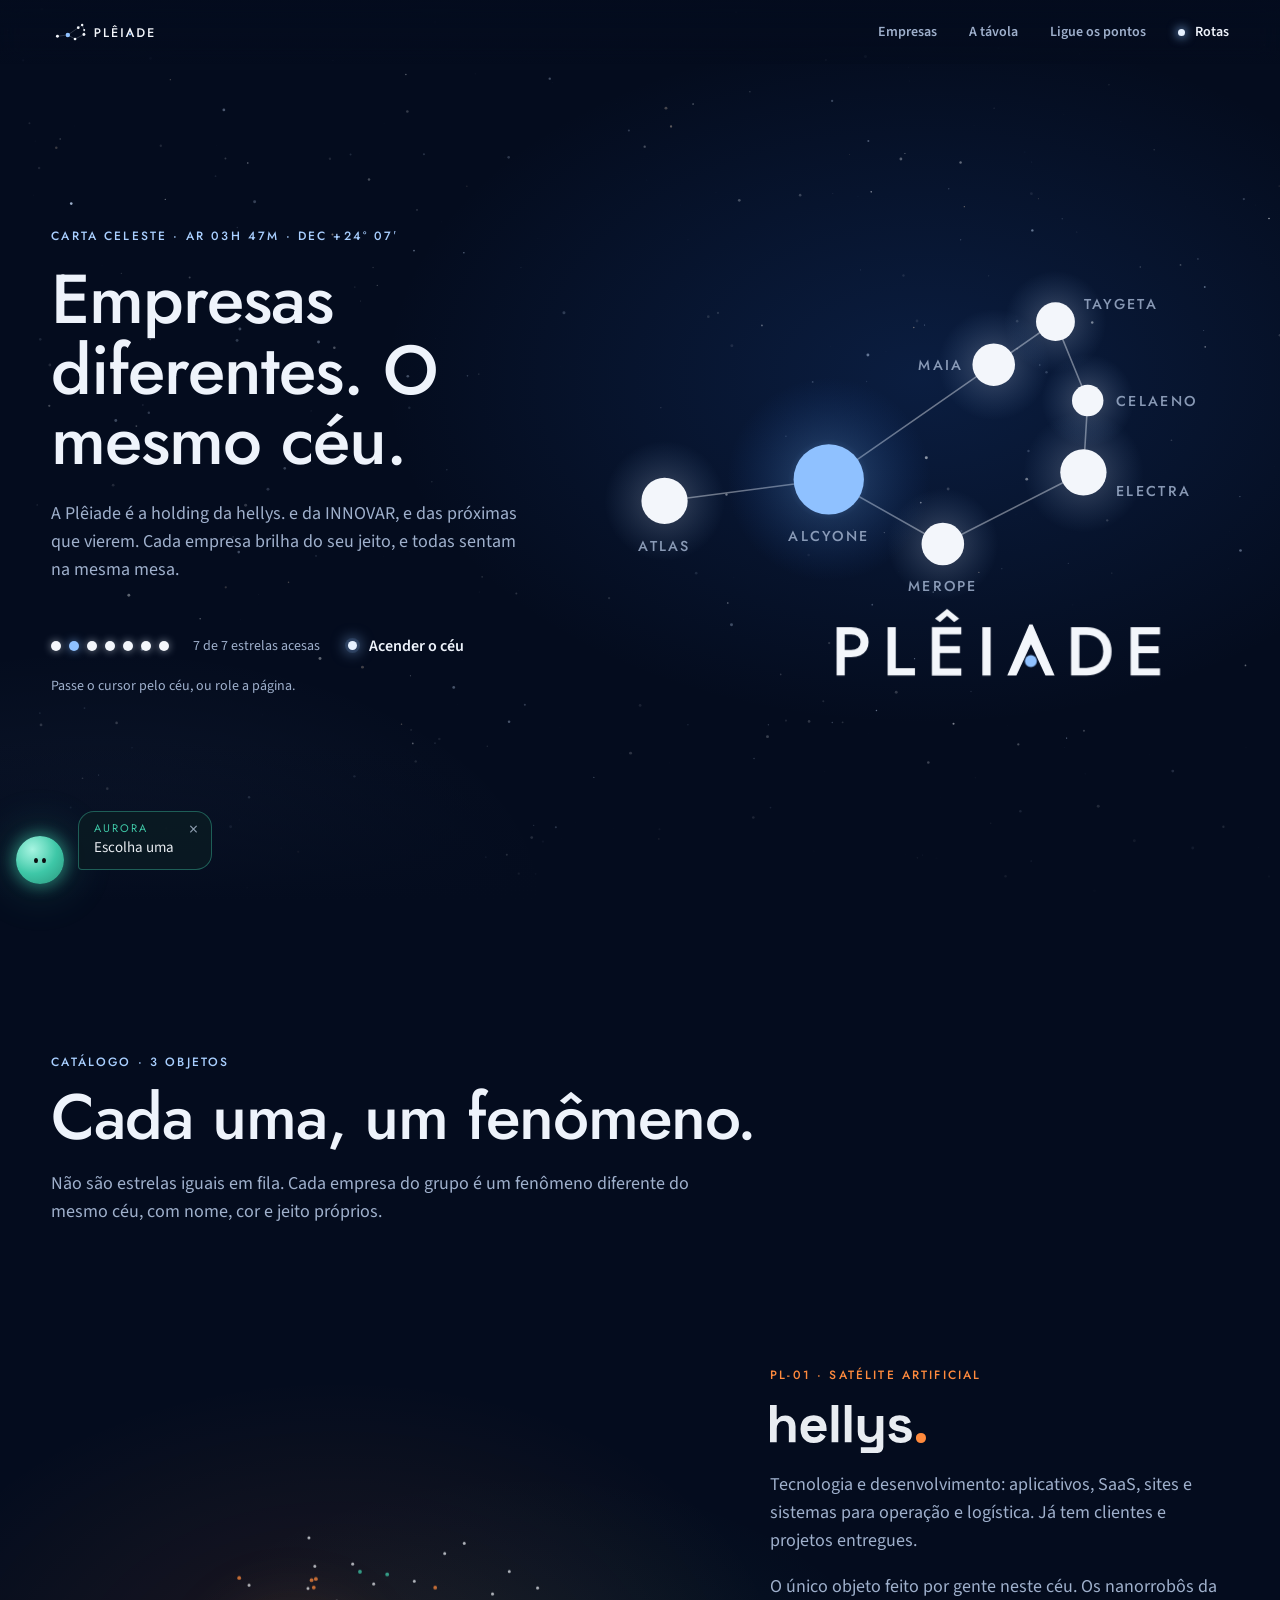
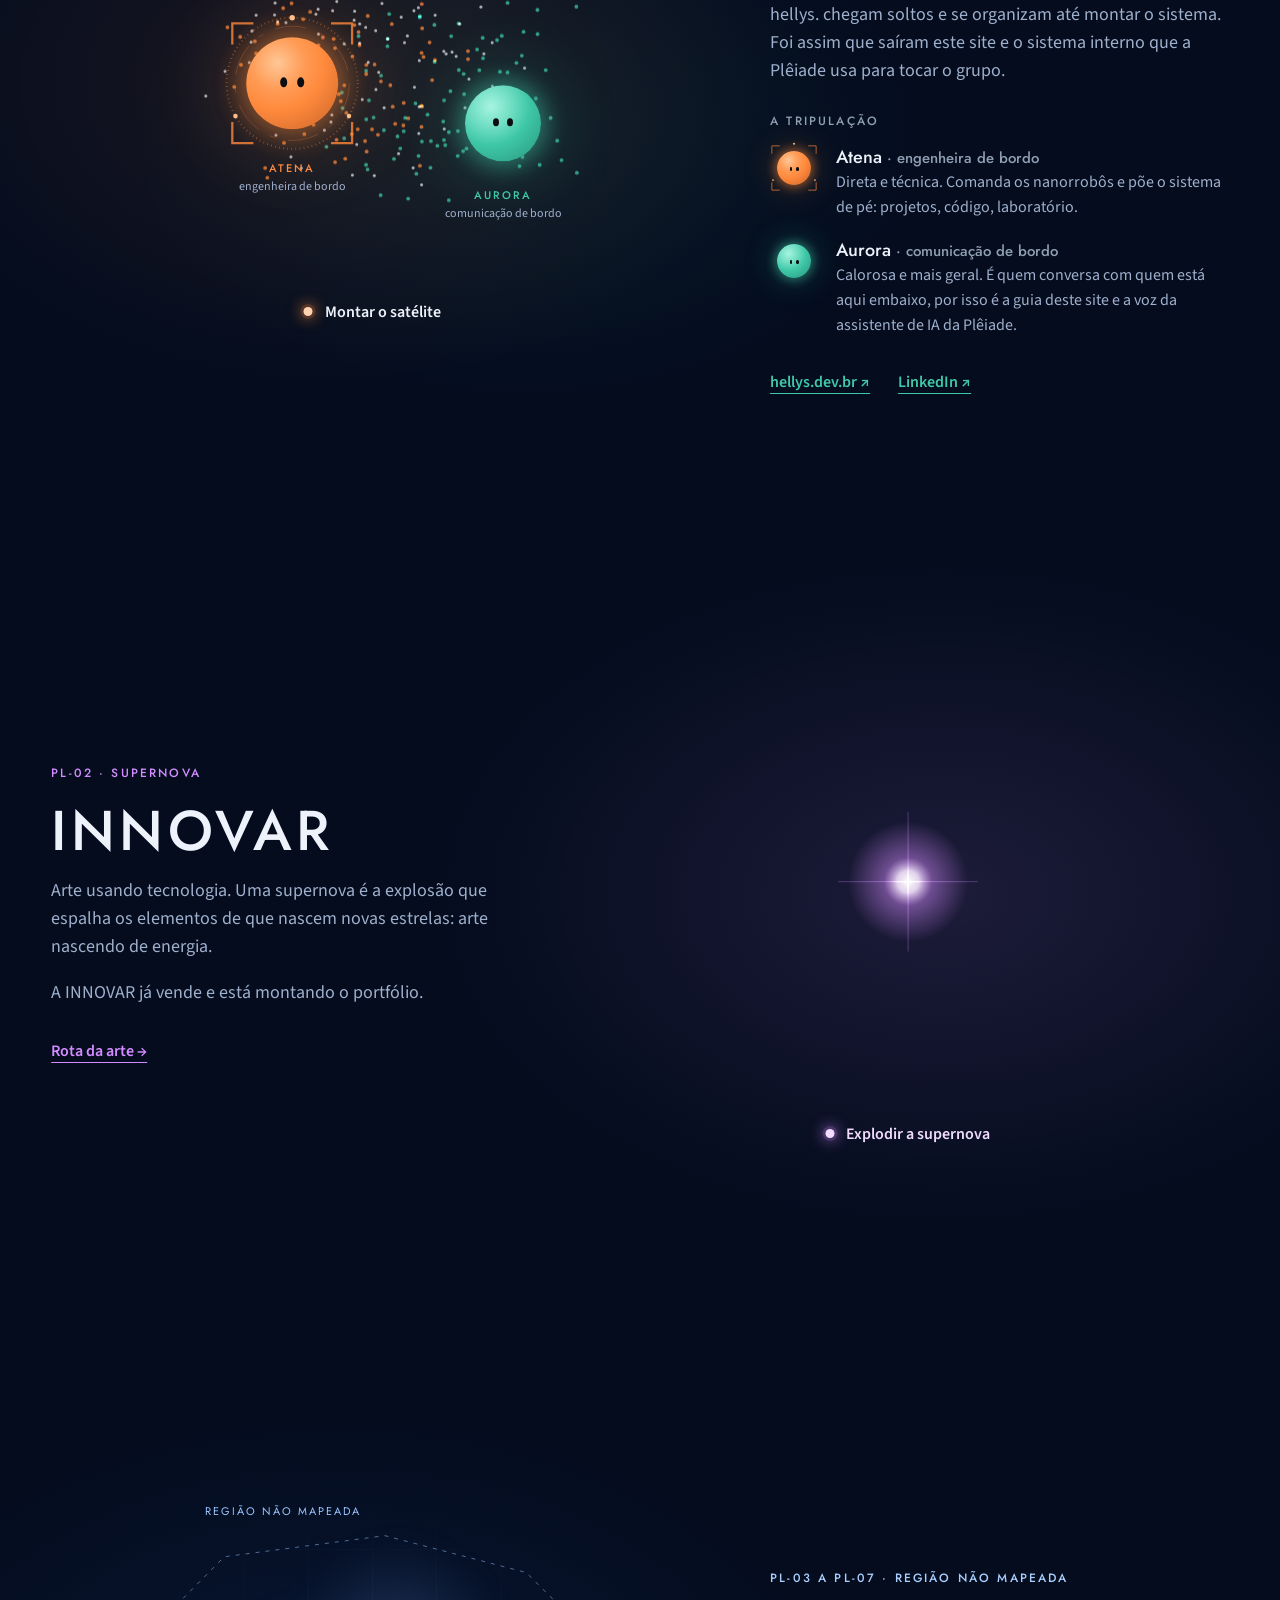
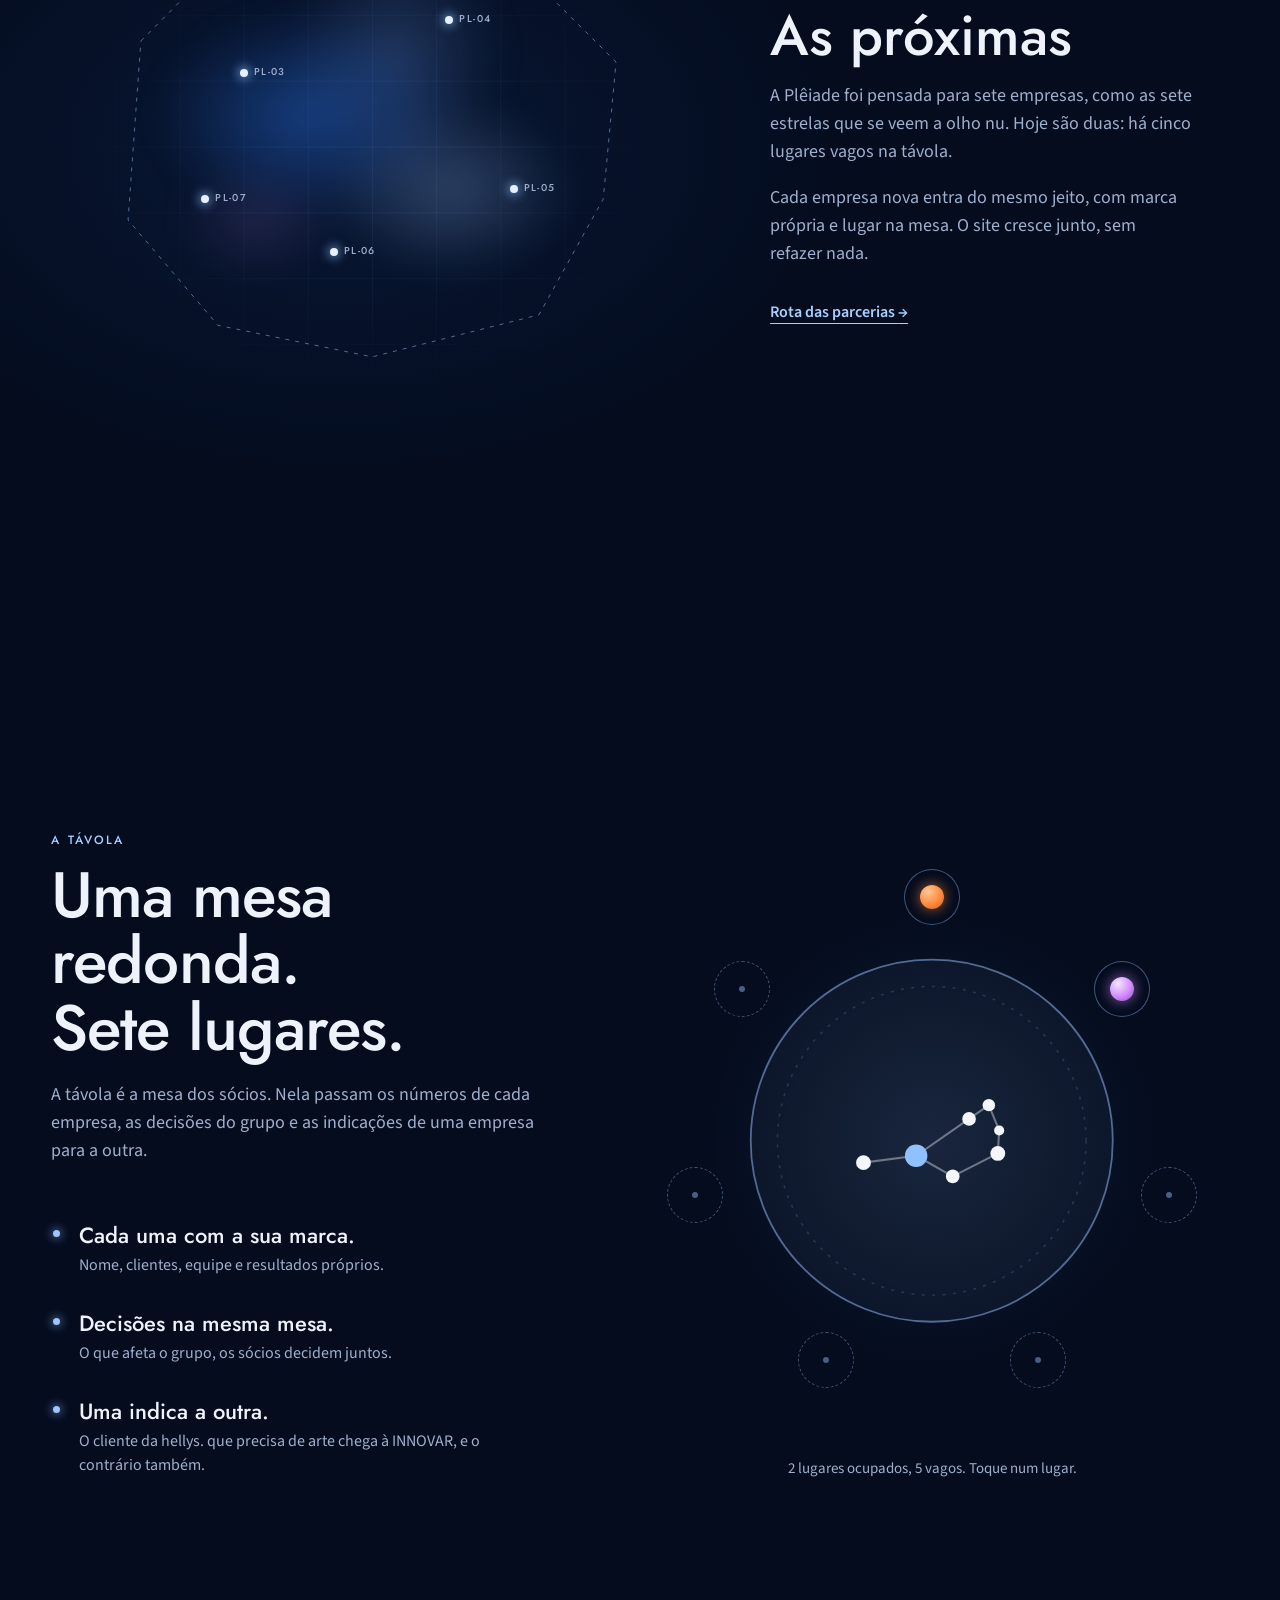
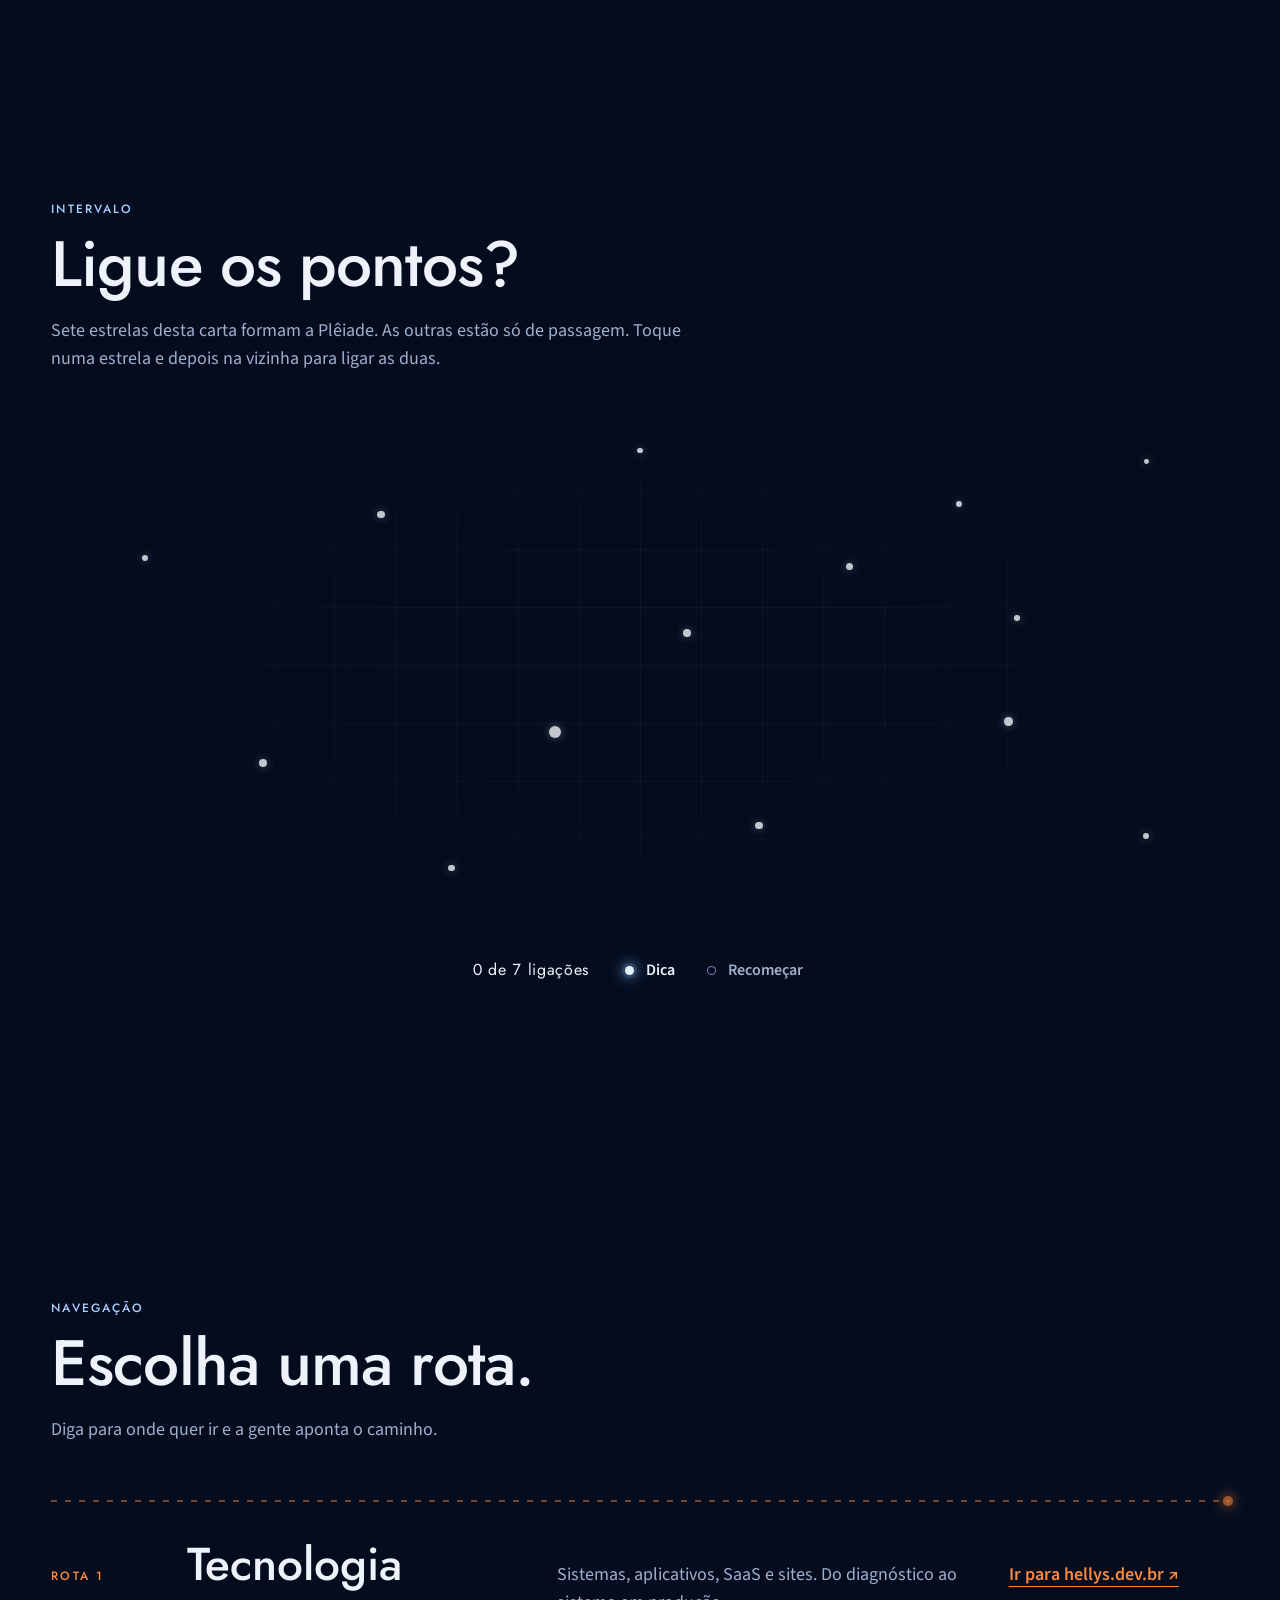
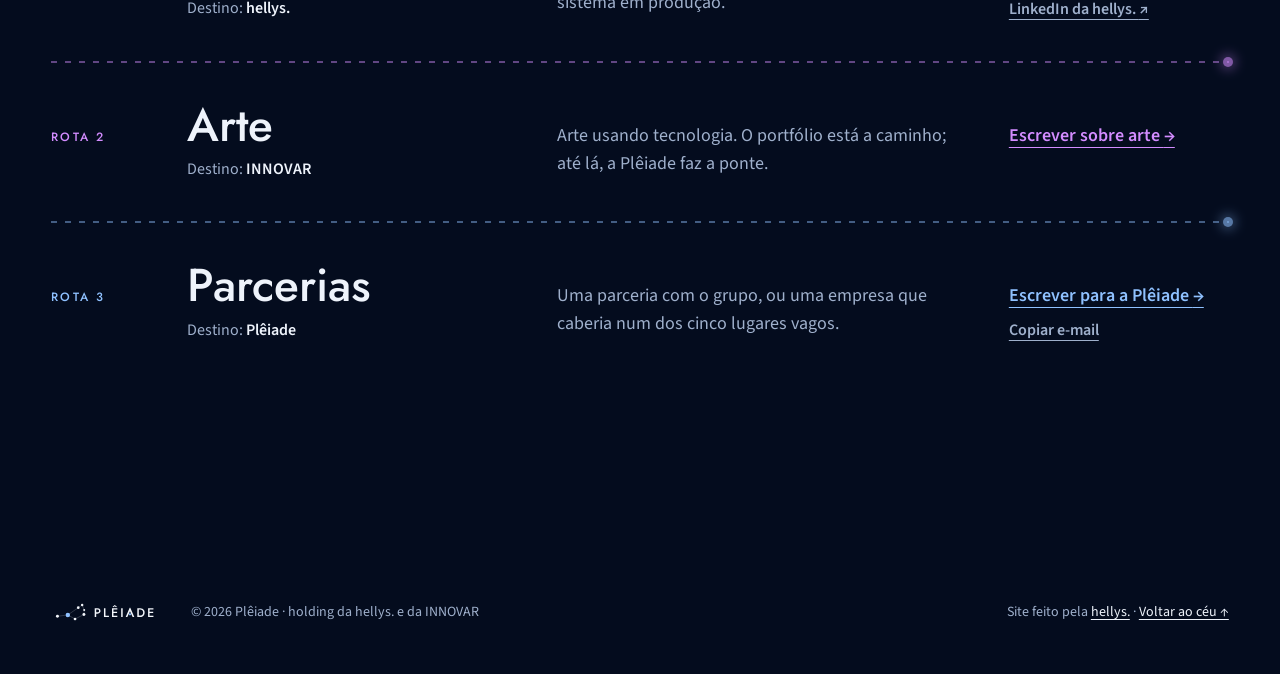
==== public/index.html @ 3663c22e "Site da Plêiade: carta celeste interativa Céu com luneta e as sete estrelas que acendem, hellys. com" ====
<!doctype html>
<html lang="pt-BR">
<head>
<meta charset="utf-8">
<meta name="viewport" content="width=device-width, initial-scale=1, viewport-fit=cover">
<title>Plêiade · holding da hellys. e da INNOVAR</title>
<meta name="description" content="A Plêiade é a holding da hellys., de tecnologia, e da INNOVAR, de arte com tecnologia. Empresas diferentes, o mesmo céu.">
<meta name="theme-color" content="#040c1e">
<meta name="color-scheme" content="dark">
<link rel="icon" href="marca/pleiade-favicon.svg" type="image/svg+xml">

<meta property="og:type" content="website">
<meta property="og:locale" content="pt_BR">
<meta property="og:site_name" content="Plêiade">
<meta property="og:url" content="https://hellys-cpu.github.io/pleiade/">
<meta property="og:title" content="Plêiade · empresas diferentes, o mesmo céu">
<meta property="og:description" content="A holding da hellys., de tecnologia, e da INNOVAR, de arte com tecnologia. Acenda o céu e conheça o grupo.">
<meta property="og:image" content="https://hellys-cpu.github.io/pleiade/og.jpg">
<meta property="og:image:width" content="1200">
<meta property="og:image:height" content="630">
<meta property="og:image:alt" content="As sete estrelas da Plêiade ligadas por fios, sobre o céu noturno.">
<meta name="twitter:card" content="summary_large_image">

<link rel="preconnect" href="https://fonts.googleapis.com">
<link rel="preconnect" href="https://fonts.gstatic.com" crossorigin>
<link rel="stylesheet" href="https://fonts.googleapis.com/css2?family=Jost:wght@400;500&family=Source+Sans+3:wght@400;600&display=swap">
<link rel="stylesheet" href="estilo.css">
<script>document.documentElement.classList.add("js");</script>
<script src="site.js" defer></script>
</head>
<body>
<a class="pular" href="#conteudo">Pular para o conteúdo</a>

<header class="topo" data-logo="oculto">
  <div class="topo-dentro">
    <a class="topo-marca" href="#inicio" aria-label="Plêiade, voltar ao céu">
      <img src="marca/pleiade-horizontal-negativo.svg" alt="" width="108" height="28">
    </a>
    <nav class="topo-nav" aria-label="Seções">
      <a href="#empresas">Empresas</a>
      <a href="#tavola">A távola</a>
      <a href="#jogo">Ligue os pontos</a>
      <a href="#rotas" class="topo-rotas">Rotas</a>
    </nav>
  </div>
</header>

<main id="conteudo">

  <!-- ============ O céu ============ -->
  <section class="ceu" id="inicio" aria-labelledby="ceu-titulo">
    <canvas class="ceu-canvas" aria-hidden="true"></canvas>

    <div class="dentro ceu-dentro">
      <div class="ceu-texto">
        <p class="coord">Carta celeste · AR 03h 47m · Dec +24° 07′</p>
        <h1 id="ceu-titulo">Empresas diferentes. O mesmo céu.</h1>
        <p class="ceu-lead">A Plêiade é a holding da hellys. e da INNOVAR, e das próximas que vierem. Cada empresa brilha do seu jeito, e todas sentam na mesma mesa.</p>

        <div class="painel-ceu">
          <ol class="contagem" aria-hidden="true">
            <li></li><li></li><li></li><li></li><li></li><li></li><li></li>
          </ol>
          <p class="contagem-texto"><span data-acesas>0</span> de 7 estrelas acesas</p>
          <button class="btn-estrela" type="button" data-acender>Acender o céu</button>
        </div>
        <p class="ceu-dica" data-dica>Passe o cursor pelo céu, ou role a página.</p>
      </div>

      <figure class="aglomerado">
        <svg class="aglomerado-svg" viewBox="-14 -9 142 76" role="img" aria-labelledby="aglomerado-desc">
          <desc id="aglomerado-desc">O símbolo da Plêiade: as sete estrelas do aglomerado nas posições reais do céu, ligadas por fios. A maior, em azul, é Alcyone.</desc>
          <defs>
            <radialGradient id="luz-gelo">
              <stop offset="0" stop-color="#f3f6fb" stop-opacity=".55"/>
              <stop offset=".35" stop-color="#cfe2ff" stop-opacity=".16"/>
              <stop offset="1" stop-color="#8fc1ff" stop-opacity="0"/>
            </radialGradient>
            <radialGradient id="luz-estelar">
              <stop offset="0" stop-color="#8fc1ff" stop-opacity=".7"/>
              <stop offset=".4" stop-color="#5a95e0" stop-opacity=".2"/>
              <stop offset="1" stop-color="#2563c9" stop-opacity="0"/>
            </radialGradient>
          </defs>

          <g class="fios">
            <line class="fio" data-de="0" data-para="1" pathLength="1" x1="6" y1="46.75" x2="41.49" y2="42.1"/>
            <line class="fio" data-de="1" data-para="2" pathLength="1" x1="41.49" y1="42.1" x2="66.14" y2="56.05"/>
            <line class="fio" data-de="2" data-para="5" pathLength="1" x1="66.14" y1="56.05" x2="96.52" y2="40.55"/>
            <line class="fio" data-de="5" data-para="6" pathLength="1" x1="96.52" y1="40.55" x2="97.45" y2="25.05"/>
            <line class="fio" data-de="6" data-para="4" pathLength="1" x1="97.45" y1="25.05" x2="90.48" y2="8"/>
            <line class="fio" data-de="4" data-para="3" pathLength="1" x1="90.48" y1="8" x2="77.14" y2="17.3"/>
            <line class="fio" data-de="3" data-para="1" pathLength="1" x1="77.14" y1="17.3" x2="41.49" y2="42.1"/>
          </g>

          <g class="estrelas">
            <g class="estrela" data-i="0">
              <circle class="luz" cx="6" cy="46.75" r="13" fill="url(#luz-gelo)"/>
              <circle class="corpo" cx="6" cy="46.75" r="5"/>
              <text class="nome" x="6" y="57.6" text-anchor="middle">Atlas</text>
            </g>
            <g class="estrela estrela--alcyone" data-i="1">
              <circle class="luz" cx="41.49" cy="42.1" r="22" fill="url(#luz-estelar)"/>
              <circle class="halo" cx="41.49" cy="42.1" r="7.6"/>
              <circle class="corpo" cx="41.49" cy="42.1" r="7.6"/>
              <text class="nome" x="41.49" y="55.4" text-anchor="middle">Alcyone</text>
            </g>
            <g class="estrela" data-i="2">
              <circle class="luz" cx="66.14" cy="56.05" r="12" fill="url(#luz-gelo)"/>
              <circle class="corpo" cx="66.14" cy="56.05" r="4.6"/>
              <text class="nome" x="66.14" y="66.2" text-anchor="middle">Merope</text>
            </g>
            <g class="estrela" data-i="3">
              <circle class="luz" cx="77.14" cy="17.3" r="12" fill="url(#luz-gelo)"/>
              <circle class="corpo" cx="77.14" cy="17.3" r="4.6"/>
              <text class="nome" x="70.6" y="18.4" text-anchor="end">Maia</text>
            </g>
            <g class="estrela" data-i="4">
              <circle class="luz" cx="90.48" cy="8" r="11" fill="url(#luz-gelo)"/>
              <circle class="corpo" cx="90.48" cy="8" r="4.2"/>
              <text class="nome" x="96.6" y="5.2" text-anchor="start">Taygeta</text>
            </g>
            <g class="estrela" data-i="5">
              <circle class="luz" cx="96.52" cy="40.55" r="13" fill="url(#luz-gelo)"/>
              <circle class="corpo" cx="96.52" cy="40.55" r="5"/>
              <text class="nome" x="103.6" y="45.6" text-anchor="start">Electra</text>
            </g>
            <g class="estrela" data-i="6">
              <circle class="luz" cx="97.45" cy="25.05" r="10" fill="url(#luz-gelo)"/>
              <circle class="corpo" cx="97.45" cy="25.05" r="3.4"/>
              <text class="nome" x="103.6" y="26.2" text-anchor="start">Celaeno</text>
            </g>
          </g>
        </svg>

        <svg class="nome-marca" viewBox="128 4 212 48" role="img" aria-label="Plêiade">
          <path class="letra" d="M133.34285714285716 19.0V49.0H138.4V37.64285714285714H142.3857142857143Q145.68571428571428 37.64285714285714 148.0857142857143 36.50714285714285Q150.4857142857143 35.371428571428574 151.8357142857143 33.27142857142857Q153.18571428571428 31.17142857142857 153.18571428571428 28.299999999999997Q153.18571428571428 25.428571428571427 151.8357142857143 23.35Q150.4857142857143 21.271428571428572 148.0857142857143 20.135714285714286Q145.68571428571428 19.0 142.3857142857143 19.0ZM138.4 33.18571428571428V23.457142857142856H142.3857142857143Q145.0 23.457142857142856 146.5857142857143 24.678571428571427Q148.17142857142858 25.9 148.17142857142858 28.299999999999997Q148.17142857142858 30.7 146.5857142857143 31.942857142857143Q145.0 33.18571428571428 142.3857142857143 33.18571428571428Z"/>
          <path class="letra" d="M164.9714285714286 19.0V49.0H181.94285714285715V44.457142857142856H170.02857142857144V19.0Z"/>
          <path class="letra" d="M192.44285714285715 19.0V49.0H210.7V44.542857142857144H197.4142857142857V35.114285714285714H209.84285714285713V30.742857142857144H197.4142857142857V23.457142857142856H210.7V19.0ZM201.87142857142857 11.971428571428568 206.28571428571428 15.871428571428574 209.37142857142857 13.642857142857146 201.87142857142857 7.642857142857146 194.37142857142857 13.642857142857146 197.5 15.871428571428574Z"/>
          <path class="letra" d="M223.7714285714286 19.0V49.0H228.91428571428574V19.0Z"/>
          <path class="letra" d="M239.20 49.00 L252.86 17.33 L254.90 17.33 L268.56 49.00 L262.89 49.00 L253.88 29.56 L244.87 49.00 Z"/>
          <path class="letra" d="M278.84285714285716 19.0V49.0H288.5285714285714Q293.1142857142857 49.0 296.5857142857143 47.135714285714286Q300.0571428571429 45.27142857142857 302.00714285714287 41.90714285714286Q303.95714285714286 38.542857142857144 303.95714285714286 34.0Q303.95714285714286 29.457142857142856 302.00714285714287 26.09285714285714Q300.0571428571429 22.728571428571428 296.5857142857143 20.864285714285714Q293.1142857142857 19.0 288.5285714285714 19.0ZM284.0285714285714 44.24285714285714V23.757142857142856H288.4Q290.62857142857143 23.757142857142856 292.51428571428573 24.4Q294.4 25.04285714285714 295.79285714285714 26.32857142857143Q297.1857142857143 27.614285714285714 297.97857142857146 29.542857142857144Q298.7714285714286 31.47142857142857 298.7714285714286 34.0Q298.7714285714286 36.528571428571425 297.97857142857146 38.457142857142856Q297.1857142857143 40.385714285714286 295.79285714285714 41.65Q294.4 42.91428571428571 292.51428571428573 43.57857142857142Q290.62857142857143 44.24285714285714 288.4 44.24285714285714Z"/>
          <path class="letra" d="M315.74285714285713 19.0V49.0H334.0V44.542857142857144H320.71428571428567V35.114285714285714H333.1428571428571V30.742857142857144H320.71428571428567V23.457142857142856H334.0V19.0Z"/>
          <circle class="estrela-lambda" cx="253.88" cy="40" r="3.7"/>
        </svg>
      </figure>
    </div>
  </section>

  <!-- ============ Empresas ============ -->
  <section class="secao" id="empresas" aria-labelledby="empresas-titulo">
    <div class="dentro">
      <header class="cabeca revelar">
        <p class="coord">Catálogo · 3 objetos</p>
        <h2 id="empresas-titulo">Cada uma, um fenômeno.</h2>
        <p class="cabeca-texto">Não são estrelas iguais em fila. Cada empresa do grupo é um fenômeno diferente do mesmo céu, com nome, cor e jeito próprios.</p>
      </header>

      <!-- hellys. -->
      <article class="fenomeno fenomeno--hellys revelar" aria-labelledby="hellys-titulo">
        <div class="fenomeno-visual">
          <div class="satelite" data-satelite>
            <p class="vh">Um enxame de pontinhos, os nanorrobôs da hellys., zumbe em volta da tripulação: a Atena, engenheira de bordo, esfera laranja, e a Aurora, comunicação de bordo, esfera verde. Ao montar, eles se organizam e formam um satélite: a Atena constrói o painel laranja, a Aurora o verde.</p>
            <canvas class="satelite-canvas" aria-hidden="true"></canvas>
            <button class="tripulante sat-atena" type="button" aria-label="Atena, engenheira de bordo">
              <span class="aro-atena" aria-hidden="true"><svg viewBox="0 0 100 100"><circle class="aro-escala" cx="50" cy="50" r="46"/><circle class="aro-arcos" cx="50" cy="50" r="40"/><path class="aro-mira" d="M8 22V8h14M78 8h14v14M92 78v14H78M22 92H8V78"/><g class="aro-robos"><circle cx="50" cy="4" r="1.9"/><circle cx="89.8" cy="73" r="1.6"/><circle cx="10.2" cy="73" r="1.6"/></g></svg></span>
              <span class="personagem personagem--atena"></span>
              <span class="tripulante-nome" aria-hidden="true">Atena<small>engenheira de bordo</small></span>
            </button>
            <button class="tripulante sat-aurora" type="button" aria-label="Aurora, comunicação de bordo">
              <span class="ondas" aria-hidden="true"><i></i><i></i><i></i></span>
              <span class="personagem personagem--aurora"></span>
              <span class="tripulante-nome" aria-hidden="true">Aurora<small>comunicação de bordo</small></span>
            </button>
            <button class="btn-estrela btn-estrela--hellys satelite-botao" type="button" data-montar>Montar o satélite</button>
          </div>
        </div>
        <div class="fenomeno-texto">
          <p class="catalogo">PL-01 · Satélite artificial</p>
          <h3 id="hellys-titulo" class="fenomeno-marca">
            <img src="marca/hellys-logotipo-cor-fundo-escuro.svg" alt="hellys." width="117" height="36">
          </h3>
          <p class="fenomeno-lead">Tecnologia e desenvolvimento: aplicativos, SaaS, sites e sistemas para operação e logística. Já tem clientes e projetos entregues.</p>
          <p>O único objeto feito por gente neste céu. Os nanorrobôs da hellys. chegam soltos e se organizam até montar o sistema. Foi assim que saíram este site e o sistema interno que a Plêiade usa para tocar o grupo.</p>

          <p class="tripulacao-titulo">A tripulação</p>
          <ul class="tripulacao">
            <li class="tripulacao-item">
              <span class="mini" aria-hidden="true"><span class="aro-atena" aria-hidden="true"><svg viewBox="0 0 100 100"><circle class="aro-escala" cx="50" cy="50" r="46"/><circle class="aro-arcos" cx="50" cy="50" r="40"/><path class="aro-mira" d="M8 22V8h14M78 8h14v14M92 78v14H78M22 92H8V78"/><g class="aro-robos"><circle cx="50" cy="4" r="1.9"/><circle cx="89.8" cy="73" r="1.6"/><circle cx="10.2" cy="73" r="1.6"/></g></svg></span><span class="personagem personagem--atena"></span></span>
              <p><strong>Atena <span>· engenheira de bordo</span></strong> Direta e técnica. Comanda os nanorrobôs e põe o sistema de pé: projetos, código, laboratório.</p>
            </li>
            <li class="tripulacao-item">
              <span class="mini" aria-hidden="true"><span class="ondas" aria-hidden="true"><i></i><i></i><i></i></span><span class="personagem personagem--aurora"></span></span>
              <p><strong>Aurora <span>· comunicação de bordo</span></strong> Calorosa e mais geral. É quem conversa com quem está aqui embaixo, por isso é a guia deste site e a voz da assistente de IA da Plêiade.</p>
            </li>
          </ul>
          <ul class="fenomeno-links">
            <li><a href="https://hellys.dev.br" target="_blank" rel="noopener">hellys.dev.br <span aria-hidden="true">↗</span><span class="vh"> (abre em nova aba)</span></a></li>
            <li><a href="https://www.linkedin.com/company/hellysdev" target="_blank" rel="noopener">LinkedIn <span aria-hidden="true">↗</span><span class="vh"> (abre em nova aba)</span></a></li>
          </ul>
        </div>
      </article>

      <!-- INNOVAR -->
      <article class="fenomeno fenomeno--innovar revelar" aria-labelledby="innovar-titulo">
        <div class="fenomeno-visual">
          <div class="supernova" data-supernova>
            <canvas class="supernova-canvas" aria-hidden="true"></canvas>
            <button class="btn-estrela btn-estrela--innovar supernova-botao" type="button" data-explodir>Explodir a supernova</button>
          </div>
        </div>
        <div class="fenomeno-texto">
          <p class="catalogo">PL-02 · Supernova</p>
          <h3 id="innovar-titulo" class="fenomeno-marca fenomeno-marca--texto">INNOVAR</h3>
          <p class="fenomeno-lead">Arte usando tecnologia. Uma supernova é a explosão que espalha os elementos de que nascem novas estrelas: arte nascendo de energia.</p>
          <p>A INNOVAR já vende e está montando o portfólio.</p>
          <ul class="fenomeno-links">
            <li><a href="#rotas">Rota da arte <span aria-hidden="true">→</span></a></li>
          </ul>
        </div>
      </article>

      <!-- As próximas -->
      <article class="fenomeno fenomeno--nebulosa revelar" aria-labelledby="proximas-titulo">
        <div class="fenomeno-visual">
          <div class="nebulosa" aria-hidden="true">
            <div class="nebulosa-nuvem"></div>
            <svg class="nebulosa-limite" viewBox="0 0 100 100" preserveAspectRatio="none">
              <path d="M14 30 L27 14 L52 10 L74 17 L88 34 L86 60 L76 82 L50 90 L26 84 L12 64 Z"/>
            </svg>
            <span class="nebulosa-aviso">Região não mapeada</span>
            <span class="protoestrela" style="--x:30%;--y:36%;--d:0s"><b>PL-03</b></span>
            <span class="protoestrela" style="--x:62%;--y:26%;--d:.8s"><b>PL-04</b></span>
            <span class="protoestrela" style="--x:72%;--y:58%;--d:1.6s"><b>PL-05</b></span>
            <span class="protoestrela" style="--x:44%;--y:70%;--d:2.4s"><b>PL-06</b></span>
            <span class="protoestrela" style="--x:24%;--y:60%;--d:3.2s"><b>PL-07</b></span>
          </div>
        </div>
        <div class="fenomeno-texto">
          <p class="catalogo">PL-03 a PL-07 · Região não mapeada</p>
          <h3 id="proximas-titulo" class="fenomeno-titulo">As próximas</h3>
          <p class="fenomeno-lead">A Plêiade foi pensada para sete empresas, como as sete estrelas que se veem a olho nu. Hoje são duas: há cinco lugares vagos na távola.</p>
          <p>Cada empresa nova entra do mesmo jeito, com marca própria e lugar na mesa. O site cresce junto, sem refazer nada.</p>
          <ul class="fenomeno-links">
            <li><a href="#rotas">Rota das parcerias <span aria-hidden="true">→</span></a></li>
          </ul>
        </div>
      </article>
    </div>
  </section>

  <!-- ============ A távola ============ -->
  <section class="secao secao--tavola" id="tavola" aria-labelledby="tavola-titulo">
    <div class="dentro tavola-grade">
      <div class="tavola-texto revelar">
        <p class="coord">A távola</p>
        <h2 id="tavola-titulo">Uma mesa redonda. Sete lugares.</h2>
        <p class="cabeca-texto">A távola é a mesa dos sócios. Nela passam os números de cada empresa, as decisões do grupo e as indicações de uma empresa para a outra.</p>

        <ol class="principios">
          <li><h3>Cada uma com a sua marca.</h3><p>Nome, clientes, equipe e resultados próprios.</p></li>
          <li><h3>Decisões na mesma mesa.</h3><p>O que afeta o grupo, os sócios decidem juntos.</p></li>
          <li><h3>Uma indica a outra.</h3><p>O cliente da hellys. que precisa de arte chega à INNOVAR, e o contrário também.</p></li>
        </ol>
      </div>

      <div class="tavola revelar">
        <div class="mesa">
          <svg class="mesa-desenho" viewBox="0 0 400 400" aria-hidden="true">
            <circle class="mesa-borda" cx="200" cy="200" r="122"/>
            <circle class="mesa-anel" cx="200" cy="200" r="104"/>
            <g class="mesa-simbolo" transform="translate(142 142)">
              <path class="mesa-fios" d="M12.00 72.75 L47.49 68.10 L72.14 82.05 L102.52 66.55 L103.45 51.05 L96.48 34.00 L83.14 43.30 L47.49 68.10"/>
              <circle cx="12" cy="72.75" r="5"/>
              <circle class="mesa-alcyone" cx="47.49" cy="68.1" r="7.6"/>
              <circle cx="72.14" cy="82.05" r="4.6"/>
              <circle cx="83.14" cy="43.3" r="4.6"/>
              <circle cx="96.48" cy="34" r="4.2"/>
              <circle cx="102.52" cy="66.55" r="5"/>
              <circle cx="103.45" cy="51.05" r="3.4"/>
            </g>
          </svg>
          <button class="lugar lugar--hellys" type="button" style="--x:50%;--y:9%" data-lugar="Lugar 1 · hellys. · tecnologia e desenvolvimento" aria-label="Lugar 1: hellys."><span></span></button>
          <button class="lugar lugar--innovar" type="button" style="--x:82.05%;--y:24.44%" data-lugar="Lugar 2 · INNOVAR · arte usando tecnologia" aria-label="Lugar 2: INNOVAR"><span></span></button>
          <button class="lugar lugar--vago" type="button" style="--x:89.97%;--y:59.12%" data-lugar="Lugar 3 · vago · a cadeira está guardada" aria-label="Lugar 3: vago"><span></span></button>
          <button class="lugar lugar--vago" type="button" style="--x:67.79%;--y:86.94%" data-lugar="Lugar 4 · vago · ainda sem nome" aria-label="Lugar 4: vago"><span></span></button>
          <button class="lugar lugar--vago" type="button" style="--x:32.21%;--y:86.94%" data-lugar="Lugar 5 · vago · região não mapeada" aria-label="Lugar 5: vago"><span></span></button>
          <button class="lugar lugar--vago" type="button" style="--x:10.03%;--y:59.12%" data-lugar="Lugar 6 · vago · pode ser uma parceria" aria-label="Lugar 6: vago"><span></span></button>
          <button class="lugar lugar--vago" type="button" style="--x:17.95%;--y:24.44%" data-lugar="Lugar 7 · vago · o último a olho nu" aria-label="Lugar 7: vago"><span></span></button>
        </div>
        <p class="mesa-legenda" aria-live="polite" data-legenda>2 lugares ocupados, 5 vagos. Toque num lugar.</p>
      </div>
    </div>
  </section>

  <!-- ============ Ligue os pontos ============ -->
  <section class="secao" id="jogo" aria-labelledby="jogo-titulo">
    <div class="dentro">
      <header class="cabeca revelar">
        <p class="coord">Intervalo</p>
        <h2 id="jogo-titulo">Ligue os pontos?</h2>
        <p class="cabeca-texto">Sete estrelas desta carta formam a Plêiade. As outras estão só de passagem. Toque numa estrela e depois na vizinha para ligar as duas.</p>
      </header>

      <div class="jogo revelar" data-jogo>
        <div class="tabuleiro">
          <svg class="tabuleiro-fios" viewBox="0 0 100 100" preserveAspectRatio="none" aria-hidden="true">
            <g class="tabuleiro-dica"></g>
            <g class="tabuleiro-ligados"></g>
          </svg>
          <div class="tabuleiro-estrelas"></div>
        </div>
        <div class="jogo-barra">
          <p class="jogo-placar"><span data-ligacoes>0</span> de 7 ligações</p>
          <p class="jogo-msg" aria-live="polite" data-jogo-msg></p>
          <div class="jogo-botoes">
            <button class="btn-estrela" type="button" data-dica-jogo>Dica</button>
            <button class="btn-estrela btn-estrela--apagada" type="button" data-recomecar>Recomeçar</button>
          </div>
        </div>
      </div>
    </div>
  </section>

  <!-- ============ Rotas ============ -->
  <section class="secao secao--rotas" id="rotas" aria-labelledby="rotas-titulo">
    <div class="dentro">
      <header class="cabeca revelar">
        <p class="coord">Navegação</p>
        <h2 id="rotas-titulo">Escolha uma rota.</h2>
        <p class="cabeca-texto">Diga para onde quer ir e a gente aponta o caminho.</p>
      </header>

      <ol class="rotas">
        <li class="rota rota--hellys revelar">
          <p class="rota-num">Rota 1</p>
          <div class="rota-nome">
            <h3>Tecnologia</h3>
            <p class="rota-destino">Destino: <strong>hellys.</strong></p>
          </div>
          <p class="rota-desc">Sistemas, aplicativos, SaaS e sites. Do diagnóstico ao sistema em produção.</p>
          <div class="rota-acoes">
            <a class="rota-ir" href="https://hellys.dev.br" target="_blank" rel="noopener">Ir para hellys.dev.br <span aria-hidden="true">↗</span><span class="vh"> (abre em nova aba)</span></a>
            <a class="rota-link" href="https://www.linkedin.com/company/hellysdev" target="_blank" rel="noopener">LinkedIn da hellys. <span aria-hidden="true">↗</span><span class="vh"> (abre em nova aba)</span></a>
          </div>
        </li>

        <li class="rota rota--innovar revelar">
          <p class="rota-num">Rota 2</p>
          <div class="rota-nome">
            <h3>Arte</h3>
            <p class="rota-destino">Destino: <strong>INNOVAR</strong></p>
          </div>
          <p class="rota-desc">Arte usando tecnologia. O portfólio está a caminho; até lá, a Plêiade faz a ponte.</p>
          <div class="rota-acoes">
            <a class="rota-ir" href="mailto:guilherme.hellys1@gmail.com?subject=Arte%20com%20a%20INNOVAR">Escrever sobre arte <span aria-hidden="true">→</span></a>
          </div>
        </li>

        <li class="rota rota--pleiade revelar">
          <p class="rota-num">Rota 3</p>
          <div class="rota-nome">
            <h3>Parcerias</h3>
            <p class="rota-destino">Destino: <strong>Plêiade</strong></p>
          </div>
          <p class="rota-desc">Uma parceria com o grupo, ou uma empresa que caberia num dos cinco lugares vagos.</p>
          <div class="rota-acoes">
            <a class="rota-ir" href="mailto:guilherme.hellys1@gmail.com?subject=Parceria%20com%20a%20Pl%C3%AAiade">Escrever para a Plêiade <span aria-hidden="true">→</span></a>
            <button class="rota-link rota-copiar" type="button" data-copiar="guilherme.hellys1@gmail.com">Copiar e-mail</button>
            <p class="rota-copiado" aria-live="polite" data-copiado></p>
          </div>
        </li>
      </ol>
    </div>
  </section>
</main>

<footer class="rodape">
  <div class="dentro rodape-dentro">
    <img src="marca/pleiade-horizontal-negativo.svg" alt="Plêiade" width="108" height="28">
    <p>© 2026 Plêiade · holding da hellys. e da INNOVAR</p>
    <p>Site feito pela <a href="https://hellys.dev.br" target="_blank" rel="noopener">hellys.<span class="vh"> (abre em nova aba)</span></a> · <a href="#inicio">Voltar ao céu ↑</a></p>
  </div>
</footer>

<!-- Aurora, a guia -->
<aside class="guia" aria-label="Aurora, a guia do site" data-guia hidden>
  <button class="guia-avatar" type="button" aria-label="Ouvir a Aurora">
    <span class="ondas" aria-hidden="true"><i></i><i></i><i></i></span>
    <span class="personagem personagem--aurora"></span>
  </button>
  <div class="guia-balao" data-balao>
    <p class="guia-nome">Aurora</p>
    <p class="guia-fala" aria-hidden="true" data-fala></p>
    <button class="guia-fechar" type="button" aria-label="Dispensar a Aurora" data-fechar-guia>×</button>
  </div>
  <p class="vh" role="status" data-fala-leitor></p>
</aside>
</body>
</html>
---- public/estilo.css ----
/*
 * Plêiade · site institucional. Uma carta celeste: o visitante acende o céu do grupo.
 * Tokens do design system "Plêiade" (noite, gelo, estelar; Jost + Source Sans 3), sempre no escuro.
 * Nada de caixas: tudo flutua no mesmo céu. Brilho só no que é estrela.
 * Cada empresa aparece com a própria cor, como luz de fundo da sua cena.
 */

/* ---------- Tokens ---------- */

:root {
  --ceu: #040c1e;
  --noite: #0a1f44;
  --gelo: #f3f6fb;
  --ink: #eef3fb;
  --ink-muted: #9fb0cc;
  --accent-text: #a9cfff;
  --estelar: #8fc1ff;
  --estelar-luz: #e6f1ff;
  --tavola: #9cc4ff;
  --line: #1e3461;
  --line-strong: #6d82ad;
  --focus: #a9cfff;

  /* hellys. */
  --h-nevoa: #e8ecf1;
  --h-neblina: #8fa0b2;
  --atena: #ff8a3d;
  --aurora: #3fc9a8;

  /* INNOVAR (provisório, até a identidade fechar) */
  --innovar: #d38cff;

  --font-display: "Jost", "Futura", "Century Gothic", sans-serif;
  --font-text: "Source Sans 3", "Segoe UI", system-ui, sans-serif;

  --raio-sm: 2px;
  --largura: 1240px;
  --margem: clamp(24px, 4vw, 56px);
  --topo-h: 64px;
  --curva: cubic-bezier(0.2, 0.8, 0.2, 1);

  color-scheme: dark;
}

/* ---------- Base ---------- */

*,
*::before,
*::after {
  box-sizing: border-box;
}

html {
  background: var(--ceu);
  scroll-behavior: smooth;
  scroll-padding-top: var(--topo-h);
  -webkit-text-size-adjust: 100%;
}

body {
  margin: 0;
  color: var(--ink);
  font: 400 16px/24px var(--font-text);
  -webkit-font-smoothing: antialiased;
  /* Céu fixo do resto da página: poucas estrelas paradas, quase imperceptíveis */
  background:
    radial-gradient(1px 1px at 12% 18%, #f3f6fb59, transparent),
    radial-gradient(1px 1px at 78% 9%, #f3f6fb59, transparent),
    radial-gradient(1.5px 1.5px at 64% 32%, #f3f6fb59, transparent),
    radial-gradient(1px 1px at 30% 54%, #f3f6fb59, transparent),
    radial-gradient(1px 1px at 88% 61%, #f3f6fb59, transparent),
    radial-gradient(1.5px 1.5px at 7% 82%, #f3f6fb59, transparent),
    radial-gradient(1px 1px at 46% 90%, #f3f6fb59, transparent),
    radial-gradient(1px 1px at 93% 88%, #f3f6fb59, transparent),
    var(--ceu);
  background-attachment: fixed;
}

img,
svg,
canvas {
  display: block;
  max-width: 100%;
}

h1,
h2,
h3 {
  margin: 0;
  font-family: var(--font-display);
  font-weight: 500;
  text-wrap: balance;
}

p {
  margin: 0;
  text-wrap: pretty;
}

a {
  color: inherit;
}

button {
  font: inherit;
  color: inherit;
}

:focus-visible {
  outline: 2px solid var(--focus);
  outline-offset: 3px;
  border-radius: var(--raio-sm);
}

.vh {
  position: absolute;
  width: 1px;
  height: 1px;
  margin: -1px;
  overflow: hidden;
  clip: rect(0 0 0 0);
  white-space: nowrap;
}

.pular {
  position: absolute;
  left: 16px;
  top: -64px;
  z-index: 50;
  padding: 8px 16px;
  background: var(--gelo);
  color: var(--noite);
  font-weight: 600;
  border-radius: var(--raio-sm);
  text-decoration: none;
}

.pular:focus {
  top: 12px;
}

.dentro {
  width: 100%;
  max-width: calc(var(--largura) + var(--margem) * 2);
  margin: 0 auto;
  padding: 0 var(--margem);
}

/* Sobretítulo: caixa alta, mesmo espaçamento do logotipo */
.coord,
.catalogo,
.rota-num {
  font-family: var(--font-display);
  font-size: 12px;
  line-height: 16px;
  font-weight: 500;
  letter-spacing: 0.18em;
  text-transform: uppercase;
  color: var(--accent-text);
}

/* ---------- Ações: pontos de luz, não caixas ---------- */

.btn-estrela {
  --cor-estrela: var(--estelar-luz);
  --brilho: 143, 193, 255;
  display: inline-flex;
  align-items: center;
  gap: 12px;
  min-height: 44px;
  padding: 0 4px;
  border: 0;
  background: none;
  font: 600 16px/20px var(--font-text);
  color: var(--ink);
  cursor: pointer;
  text-decoration: none;
  transition: opacity 0.3s ease;
}

.btn-estrela::before {
  content: "";
  flex: none;
  width: 9px;
  height: 9px;
  border-radius: 50%;
  background: var(--cor-estrela);
  box-shadow: 0 0 0 3px rgba(var(--brilho), 0.14), 0 0 14px 3px rgba(var(--brilho), 0.55);
  transition: transform 0.35s var(--curva), box-shadow 0.35s ease;
}

.btn-estrela:hover::before,
.btn-estrela:focus-visible::before {
  transform: scale(1.5);
  box-shadow: 0 0 0 4px rgba(var(--brilho), 0.16), 0 0 22px 6px rgba(var(--brilho), 0.6);
}

.btn-estrela:hover {
  text-decoration: underline;
  text-decoration-thickness: 1px;
  text-underline-offset: 6px;
}

.btn-estrela--innovar {
  --cor-estrela: #f3dcff;
  --brilho: 211, 140, 255;
}

.btn-estrela--apagada {
  color: var(--ink-muted);
}

.btn-estrela--apagada::before {
  background: transparent;
  box-shadow: inset 0 0 0 1px var(--line-strong);
}

/* ---------- Topo ---------- */

.topo {
  position: sticky;
  top: 0;
  z-index: 30;
  height: var(--topo-h);
  background: linear-gradient(to bottom, rgba(4, 12, 30, 0.88), rgba(4, 12, 30, 0.6));
  -webkit-backdrop-filter: blur(12px);
  backdrop-filter: blur(12px);
}

.topo-dentro {
  display: flex;
  align-items: center;
  justify-content: space-between;
  gap: 24px;
  height: 100%;
  max-width: calc(var(--largura) + var(--margem) * 2);
  margin: 0 auto;
  padding: 0 var(--margem);
}

.topo-marca {
  display: block;
  transition: opacity 0.4s ease, visibility 0.4s;
}

.topo-marca img {
  height: 28px;
  width: auto;
}

/* Enquanto o céu da abertura está na tela, a assinatura pequena fica de fora */
.topo[data-logo="oculto"] .topo-marca {
  opacity: 0;
  visibility: hidden;
}

.topo-nav {
  display: flex;
  align-items: center;
  gap: 32px;
}

.topo-nav a {
  position: relative;
  font: 600 14px/20px var(--font-text);
  color: var(--ink-muted);
  text-decoration: none;
  padding: 8px 0;
  transition: color 0.15s ease;
}

.topo-nav a:hover {
  color: var(--ink);
}

.topo-nav .topo-rotas {
  display: inline-flex;
  align-items: center;
  gap: 10px;
  color: var(--ink);
}

.topo-nav .topo-rotas::before {
  content: "";
  width: 7px;
  height: 7px;
  border-radius: 50%;
  background: var(--estelar-luz);
  box-shadow: 0 0 10px 2px rgba(143, 193, 255, 0.6);
}

/* ---------- O céu (abertura) ---------- */

.ceu {
  position: relative;
  margin-top: calc(-1 * var(--topo-h));
  padding-top: var(--topo-h);
  overflow: hidden;
  cursor: crosshair;
  background:
    radial-gradient(ellipse 60% 55% at 72% 42%, rgba(37, 99, 201, 0.2), transparent 70%),
    radial-gradient(ellipse 50% 40% at 8% 100%, rgba(156, 196, 255, 0.07), transparent 70%),
    var(--ceu);
}

.ceu::after {
  /* Fim do céu: passa suave para o resto da página */
  content: "";
  position: absolute;
  inset: auto 0 0;
  height: 160px;
  background: linear-gradient(to bottom, transparent, var(--ceu));
  pointer-events: none;
}

.ceu-canvas {
  position: absolute;
  inset: 0;
  width: 100%;
  height: 100%;
  pointer-events: none;
}

.ceu-dentro {
  position: relative;
  z-index: 1;
  display: grid;
  grid-template-columns: minmax(0, 5fr) minmax(0, 7fr);
  align-items: center;
  gap: clamp(24px, 4vw, 72px);
  min-height: calc(100svh - var(--topo-h));
  padding-top: 40px;
  padding-bottom: 80px;
}

.ceu-texto {
  cursor: auto;
}

.ceu h1 {
  margin-top: 20px;
  font-size: clamp(40px, 5.4vw, 80px);
  line-height: 1.02;
  letter-spacing: -0.015em;
}

.ceu-lead {
  margin-top: 24px;
  max-width: 30em;
  font-size: 18px;
  line-height: 28px;
  color: var(--ink-muted);
}

.painel-ceu {
  display: flex;
  flex-wrap: wrap;
  align-items: center;
  gap: 12px 24px;
  margin-top: 40px;
}

.contagem {
  display: flex;
  gap: 8px;
  margin: 0;
  padding: 0;
  list-style: none;
}

.contagem li {
  width: 10px;
  height: 10px;
  border-radius: 50%;
  box-shadow: inset 0 0 0 1px var(--line-strong);
  transition: background-color 0.4s ease, box-shadow 0.4s ease;
}

.contagem li.on {
  background: var(--gelo);
  box-shadow: 0 0 8px rgba(230, 241, 255, 0.6);
}

.contagem li.on:nth-child(2) {
  background: var(--estelar);
  box-shadow: 0 0 10px rgba(143, 193, 255, 0.7);
}

.contagem-texto {
  font-size: 14px;
  line-height: 20px;
  color: var(--ink-muted);
  font-variant-numeric: tabular-nums;
}

.ceu--aceso .painel-ceu .btn-estrela {
  opacity: 0;
  visibility: hidden;
}

.ceu-dica {
  margin-top: 8px;
  font-size: 14px;
  line-height: 20px;
  color: var(--ink-muted);
  transition: opacity 0.4s ease;
}

.ceu--aceso .ceu-dica {
  opacity: 0;
}

/* O aglomerado */
.aglomerado {
  margin: 0;
  justify-self: end;
  width: min(760px, 100%);
}

.aglomerado-svg {
  width: 100%;
  height: auto;
  overflow: visible;
}

.fio {
  fill: none;
  stroke: rgba(243, 246, 251, 0.42);
  stroke-width: 0.34;
  stroke-linecap: round;
  stroke-dasharray: 1;
  stroke-dashoffset: 1;
  transition: stroke-dashoffset 1.1s ease-in-out;
}

.fio.on {
  stroke-dashoffset: 0;
}

.estrela .corpo,
.estrela .luz,
.estrela .halo {
  transform-box: fill-box;
  transform-origin: center;
}

.estrela .corpo {
  fill: rgba(243, 246, 251, 0.5);
  transform: scale(0.36);
  transition: transform 0.9s var(--curva), fill 0.6s ease;
  animation: chamar 2.8s ease-in-out infinite;
}

.estrela:nth-child(2n) .corpo { animation-delay: -1.1s; }
.estrela:nth-child(3n) .corpo { animation-delay: -2s; }

@keyframes chamar {
  0%, 100% { opacity: 0.45; }
  50% { opacity: 1; }
}

.estrela.acesa .corpo {
  fill: var(--gelo);
  transform: scale(1);
  animation: cintilar 4.2s ease-in-out 1.2s infinite;
}

.estrela--alcyone.acesa .corpo {
  fill: var(--estelar);
  animation: none;
}

@keyframes cintilar {
  0%, 100% { opacity: 1; }
  50% { opacity: 0.72; }
}

.estrela .luz {
  opacity: 0;
  transform: scale(0.4);
  transition: opacity 1s ease, transform 1.2s var(--curva);
}

.estrela.acesa .luz {
  opacity: 1;
  transform: scale(1);
}

.estrela .halo {
  fill: none;
  stroke: var(--estelar);
  stroke-width: 0.5;
  opacity: 0;
}

.ceu--aceso .estrela .halo {
  animation: halo 4s ease-out 0.4s infinite;
}

@keyframes halo {
  0% { transform: scale(1); opacity: 0.9; }
  60%, 100% { transform: scale(3.2); opacity: 0; }
}

.estrela .nome {
  font-family: var(--font-display);
  font-size: 3.1px;
  font-weight: 500;
  letter-spacing: 0.16em;
  text-transform: uppercase;
  fill: var(--ink-muted);
  opacity: 0;
  transition: opacity 0.8s ease 0.4s;
}

.estrela.acesa .nome {
  opacity: 0.85;
}

/* O nome, depois que o céu acende */
.nome-marca {
  width: 52%;
  height: auto;
  margin: 8px 9% 0 auto;
  overflow: visible;
}

.nome-marca .letra {
  fill: var(--gelo);
  opacity: 0;
  transform: translateY(8px);
}

.nome-marca .estrela-lambda {
  fill: var(--estelar);
  transform-box: fill-box;
  transform-origin: center;
  transform: scale(0);
}

.ceu--aceso .nome-marca .letra {
  animation: subir 0.7s var(--curva) both;
}

.ceu--aceso .nome-marca .letra:nth-child(1) { animation-delay: 0.9s; }
.ceu--aceso .nome-marca .letra:nth-child(2) { animation-delay: 0.97s; }
.ceu--aceso .nome-marca .letra:nth-child(3) { animation-delay: 1.04s; }
.ceu--aceso .nome-marca .letra:nth-child(4) { animation-delay: 1.11s; }
.ceu--aceso .nome-marca .letra:nth-child(5) { animation-delay: 1.18s; }
.ceu--aceso .nome-marca .letra:nth-child(6) { animation-delay: 1.25s; }
.ceu--aceso .nome-marca .letra:nth-child(7) { animation-delay: 1.32s; }

.ceu--aceso .nome-marca .estrela-lambda {
  animation: estalar 0.5s cubic-bezier(0.3, 1.6, 0.5, 1) 1.75s both;
}

@keyframes subir {
  from { opacity: 0; transform: translateY(8px); }
  to { opacity: 1; transform: none; }
}

@keyframes estalar {
  from { transform: scale(0); }
  to { transform: scale(1); }
}

/* ---------- Seções ---------- */

.secao {
  position: relative;
  padding: clamp(96px, 12vw, 168px) 0;
  /* Os brilhos de fundo passam das bordas; corta só na horizontal para não criar rolagem lateral */
  overflow-x: clip;
}

.cabeca {
  max-width: 720px;
}

h2 {
  margin-top: 14px;
  font-size: clamp(36px, 5vw, 68px);
  line-height: 1.04;
  letter-spacing: -0.014em;
}

.cabeca-texto {
  margin-top: 20px;
  max-width: 36em;
  font-size: 18px;
  line-height: 28px;
  color: var(--ink-muted);
}

/* Aparece ao rolar (só com JS; sem ele, tudo já está visível) */
.js .revelar {
  opacity: 0;
  transform: translateY(28px);
  transition: opacity 0.9s ease, transform 1s var(--curva);
}

.js .revelar.visto {
  opacity: 1;
  transform: none;
}

/* ---------- Fenômenos (empresas): cenas soltas no céu ---------- */

.fenomeno {
  position: relative;
  isolation: isolate;
  display: grid;
  grid-template-columns: minmax(0, 7fr) minmax(0, 5fr);
  align-items: center;
  gap: clamp(32px, 6vw, 96px);
  min-height: min(84vh, 760px);
  margin-top: clamp(40px, 6vw, 80px);
}

.fenomeno:nth-of-type(even) {
  grid-template-columns: minmax(0, 5fr) minmax(0, 7fr);
}

.fenomeno:nth-of-type(even) .fenomeno-visual {
  order: 2;
}

/* A luz da empresa, sem moldura: só um brilho no céu atrás da cena */
.fenomeno::before {
  content: "";
  position: absolute;
  z-index: -1;
  inset: -12% -30%;
  pointer-events: none;
}

.fenomeno-visual {
  position: relative;
  aspect-ratio: 1 / 0.82;
}

.fenomeno-texto {
  max-width: 460px;
}

.fenomeno-texto > p:not(.catalogo):not(.tripulacao-titulo) {
  margin-top: 18px;
  font-size: 18px;
  line-height: 28px;
  color: var(--ink-muted);
}

.fenomeno-texto > p.fenomeno-lead {
  color: var(--ink);
}

.fenomeno-marca {
  margin-top: 22px;
}

.fenomeno-marca img {
  height: 48px;
  width: auto;
}

.fenomeno-marca--texto,
.fenomeno-titulo {
  font-size: clamp(40px, 4.4vw, 56px);
  line-height: 1;
}

.fenomeno-marca--texto {
  letter-spacing: 0.08em;
}

.fenomeno-links {
  display: flex;
  flex-wrap: wrap;
  gap: 8px 28px;
  margin: 32px 0 0;
  padding: 0;
  list-style: none;
}

.fenomeno-links a {
  font-weight: 600;
  text-decoration: underline;
  text-decoration-thickness: 1px;
  text-underline-offset: 6px;
}

.fenomeno-links a:hover {
  text-decoration-thickness: 2px;
}

/* hellys.: laranja Atena e verde Aurora */
.fenomeno--hellys::before {
  background:
    radial-gradient(ellipse 34% 46% at 34% 50%, rgba(255, 138, 61, 0.1), transparent 70%),
    radial-gradient(ellipse 30% 40% at 44% 56%, rgba(63, 201, 168, 0.08), transparent 70%);
}

.fenomeno--hellys .catalogo {
  color: var(--atena);
}

.fenomeno--hellys .fenomeno-links a {
  color: var(--aurora);
}

.fenomeno--hellys :focus-visible {
  outline-color: var(--aurora);
}

/* As personagens: esferas com olhos, fiéis ao kit da hellys. */
.personagem {
  --tam: 64px;
  position: relative;
  display: block;
  width: var(--tam);
  height: var(--tam);
  border-radius: 50%;
}

.personagem::before,
.personagem::after {
  content: "";
  position: absolute;
  top: 46%;
  width: 8%;
  height: 11%;
  border-radius: 50%;
  background: #0b0d10;
  animation: piscar 5.5s ease-in-out infinite;
}

.personagem::before { left: 37%; }
.personagem::after { left: 55%; }

@keyframes piscar {
  0%, 92%, 100% { transform: scaleY(1); }
  95% { transform: scaleY(0.1); }
}

.personagem--atena {
  background: radial-gradient(circle at 34% 28%, #ffc796 0%, #ff9b55 30%, #ff8a3d 52%, #c96328 100%);
  box-shadow: 0 0 calc(var(--tam) * 0.28) calc(var(--tam) * 0.08) rgba(255, 137, 55, 0.45), 0 0 calc(var(--tam) * 0.9) calc(var(--tam) * 0.22) rgba(255, 137, 55, 0.16);
}

.personagem--aurora {
  background: radial-gradient(circle at 34% 28%, #a6f4e1 0%, #6cdcc1 30%, #3ec7a7 52%, #2a957c 100%);
  box-shadow: 0 0 calc(var(--tam) * 0.28) calc(var(--tam) * 0.08) rgba(62, 199, 167, 0.45), 0 0 calc(var(--tam) * 0.9) calc(var(--tam) * 0.22) rgba(62, 199, 167, 0.16);
}

.personagem--aurora::before,
.personagem--aurora::after {
  animation-delay: 1.7s;
}

/* Os olhos das personagens seguem o cursor (o JS define --ox e --oy) */
.personagem::before,
.personagem::after {
  translate: var(--ox, 0px) var(--oy, 0px);
  transition: translate 0.18s ease-out;
}

/* Satélite: o enxame de nanorrobôs que a Atena e a Aurora põem em ordem */
.satelite {
  position: absolute;
  inset: 0;
}

.satelite-canvas {
  width: 100%;
  height: 100%;
}

.tripulante {
  position: absolute;
  left: 0;
  top: 0;
  z-index: 1;
  padding: 0;
  border: 0;
  border-radius: 50%;
  background: none;
  cursor: pointer;
  will-change: transform;
}

/* Paradas, olham para cima, para o satélite */
.tripulante .personagem {
  --oy: -2px;
}

/* --t é o tamanho da personagem; os equipamentos em volta crescem junto */
.sat-atena {
  --t: 92px;
}

.sat-aurora {
  --t: 76px;
}

.tripulante .personagem,
.mini .personagem {
  --tam: var(--t);
}

/* Atena, engenheira de bordo: mira de inspeção com os colchetes do kit, escala girando e três nanorrobôs de ferramenta */
.aro-atena {
  position: absolute;
  left: 50%;
  top: 50%;
  width: calc(var(--t) * 1.55);
  height: calc(var(--t) * 1.55);
  translate: -50% -50%;
  pointer-events: none;
}

.aro-atena svg {
  width: 100%;
  height: 100%;
  overflow: visible;
}

.aro-atena circle,
.aro-atena path,
.aro-atena g {
  transform-box: view-box;
  transform-origin: 50% 50%;
}

.aro-escala {
  fill: none;
  stroke: rgba(255, 138, 61, 0.5);
  stroke-width: 1.4;
  stroke-dasharray: 0.5 2.39;
  animation: girar 40s linear infinite;
}

.aro-arcos {
  fill: none;
  stroke: rgba(255, 138, 61, 0.28);
  stroke-width: 0.6;
  stroke-dasharray: 22 9 4 9;
  animation: girar 22s linear infinite reverse;
}

.aro-mira {
  fill: none;
  stroke: rgba(255, 138, 61, 0.8);
  stroke-width: 1.6;
  stroke-linecap: square;
  animation: mirar 3.2s ease-in-out infinite;
}

.aro-robos {
  fill: #ffc796;
  animation: girar 9s linear infinite;
}

@keyframes girar {
  to { rotate: 360deg; }
}

@keyframes mirar {
  0%, 100% { scale: 1; }
  50% { scale: 0.95; }
}

/* Soldando: a mira fecha e acende */
.sat-atena.soldando .aro-mira {
  stroke: #ffd2b0;
  scale: 0.9;
  animation: none;
  transition: scale 0.25s ease;
}

.sat-atena.soldando .aro-escala {
  stroke: rgba(255, 170, 110, 0.9);
}

/* Aurora, comunicação de bordo: ondas de rádio saindo dela */
.ondas {
  position: absolute;
  left: 50%;
  top: 50%;
  width: var(--t);
  height: var(--t);
  translate: -50% -50%;
  pointer-events: none;
}

.ondas i {
  position: absolute;
  inset: 0;
  border-radius: 50%;
  border: 1.5px solid rgba(63, 201, 168, 0.65);
  opacity: 0;
  animation: onda 3.3s ease-out infinite;
}

.ondas i:nth-child(2) { animation-delay: 1.1s; }
.ondas i:nth-child(3) { animation-delay: 2.2s; }

@keyframes onda {
  0% { transform: scale(1); opacity: 0.75; }
  100% { transform: scale(2.3); opacity: 0; }
}

/* Recebeu um pacote do satélite: uma onda forte e o brilho sobe */
.sat-aurora.recebendo .personagem {
  box-shadow: 0 0 calc(var(--tam) * 0.4) calc(var(--tam) * 0.14) rgba(62, 199, 167, 0.6), 0 0 calc(var(--tam) * 1.1) calc(var(--tam) * 0.3) rgba(62, 199, 167, 0.25);
}

.sat-aurora.recebendo .ondas::after {
  content: "";
  position: absolute;
  inset: 0;
  border-radius: 50%;
  border: 2px solid rgba(166, 244, 225, 0.9);
  animation: onda 0.9s ease-out both;
}

.sat-aurora .personagem {
  transition: box-shadow 0.4s ease;
}

/* O nome fica abaixo da mira da Atena (e das ondas da Aurora) */
.tripulante-nome {
  position: absolute;
  left: 50%;
  top: calc(var(--t) * 1.28 + 6px);
  transform: translateX(-50%);
  font-family: var(--font-display);
  font-size: 11px;
  line-height: 14px;
  font-weight: 500;
  letter-spacing: 0.18em;
  text-transform: uppercase;
  color: var(--h-neblina);
  white-space: nowrap;
  text-align: center;
}

.tripulante-nome small {
  display: block;
  margin-top: 4px;
  font-family: var(--font-text);
  font-size: 12px;
  line-height: 16px;
  font-weight: 400;
  letter-spacing: 0;
  text-transform: none;
  color: var(--ink-muted);
}

.sat-atena .tripulante-nome {
  color: var(--atena);
}

.sat-aurora .tripulante-nome {
  color: var(--aurora);
}

.tripulante:hover .personagem,
.tripulante:focus-visible .personagem {
  scale: 1.06;
}

.tripulante .personagem {
  transition: scale 0.3s var(--curva);
}

.tripulante.pulando .personagem {
  animation: pular 0.6s var(--curva);
}

/* Um pulinho sem deformar: o manual pede as duas sempre redondas */
@keyframes pular {
  0%, 100% { transform: none; }
  45% { transform: translateY(-18px); }
  75% { transform: translateY(2px); }
}

/* A tripulação: quem são a Atena e a Aurora */
.tripulacao-titulo {
  margin-top: 28px;
  font-family: var(--font-display);
  font-size: 12px;
  line-height: 16px;
  font-weight: 500;
  letter-spacing: 0.18em;
  text-transform: uppercase;
  color: var(--h-neblina);
}

.tripulacao {
  display: grid;
  gap: 18px;
  margin: 16px 0 0;
  padding: 0;
  list-style: none;
}

.tripulacao-item {
  display: grid;
  grid-template-columns: 48px minmax(0, 1fr);
  gap: 18px;
  align-items: start;
}

.mini {
  --t: 34px;
  position: relative;
  display: block;
  width: var(--t);
  height: var(--t);
  margin: 6px 0 0 7px;
}

.mini .aro-atena {
  width: calc(var(--t) * 1.55);
  height: calc(var(--t) * 1.55);
}

.mini .aro-escala,
.mini .aro-arcos {
  display: none;
}

.tripulacao-item p {
  font-size: 16px;
  line-height: 25px;
  color: var(--ink-muted);
}

.tripulacao-item strong {
  display: block;
  font-family: var(--font-display);
  font-size: 18px;
  line-height: 24px;
  font-weight: 500;
  color: var(--ink);
}

.tripulacao-item strong span {
  font-size: 15px;
  color: var(--h-neblina);
}

.btn-estrela--hellys {
  --cor-estrela: #ffd2b0;
  --brilho: 255, 138, 61;
}

.satelite-botao {
  position: absolute;
  left: 50%;
  bottom: 2%;
  transform: translateX(-50%);
  white-space: nowrap;
  z-index: 2;
}

/* INNOVAR: supernova */
.fenomeno--innovar::before {
  background: radial-gradient(ellipse 38% 50% at 66% 48%, rgba(211, 140, 255, 0.12), transparent 70%);
}

.fenomeno--innovar .catalogo {
  color: var(--innovar);
}

.fenomeno--innovar .fenomeno-links a {
  color: var(--innovar);
}

.fenomeno--innovar :focus-visible {
  outline-color: var(--innovar);
}

.supernova {
  position: absolute;
  inset: 0;
  cursor: pointer;
}

.supernova-canvas {
  width: 100%;
  height: 100%;
  /* Os restos se apagam antes da borda: não aparece quadro nenhum */
  -webkit-mask-image: radial-gradient(closest-side, #000 72%, transparent 100%);
  mask-image: radial-gradient(closest-side, #000 72%, transparent 100%);
}

.supernova-botao {
  position: absolute;
  left: 50%;
  bottom: 4%;
  transform: translateX(-50%);
  white-space: nowrap;
  color: #f1dcff;
}

/* As próximas: nebulosa, região não mapeada */
.fenomeno--nebulosa::before {
  background: radial-gradient(ellipse 38% 50% at 34% 50%, rgba(37, 99, 201, 0.14), transparent 70%);
}

.fenomeno--nebulosa .fenomeno-links a {
  color: var(--accent-text);
}

.fenomeno--nebulosa .fenomeno-titulo {
  margin-top: 22px;
}

.nebulosa {
  position: absolute;
  inset: 0;
}

/* Grade de coordenadas da carta, que some nas bordas */
.nebulosa::before {
  content: "";
  position: absolute;
  inset: 0;
  background:
    linear-gradient(rgba(156, 196, 255, 0.07) 1px, transparent 1px) 0 0 / 10% 12.5%,
    linear-gradient(90deg, rgba(156, 196, 255, 0.07) 1px, transparent 1px) 0 0 / 10% 12.5%;
  -webkit-mask-image: radial-gradient(closest-side, #000 30%, transparent 100%);
  mask-image: radial-gradient(closest-side, #000 30%, transparent 100%);
}

.nebulosa-nuvem {
  position: absolute;
  inset: 0;
  background:
    radial-gradient(ellipse 34% 28% at 40% 44%, rgba(37, 99, 201, 0.5), transparent 70%),
    radial-gradient(ellipse 28% 24% at 62% 58%, rgba(156, 196, 255, 0.26), transparent 70%),
    radial-gradient(ellipse 24% 30% at 54% 32%, rgba(111, 155, 230, 0.24), transparent 70%),
    radial-gradient(ellipse 18% 16% at 32% 64%, rgba(211, 140, 255, 0.12), transparent 70%);
  filter: blur(16px);
  animation: deriva 26s ease-in-out infinite alternate;
}

@keyframes deriva {
  from { transform: translate(-2%, 1%) scale(1); }
  to { transform: translate(2%, -2%) scale(1.06); }
}

.nebulosa-limite {
  position: absolute;
  inset: 0;
  width: 100%;
  height: 100%;
  overflow: visible;
}

.nebulosa-limite path {
  fill: none;
  stroke: rgba(156, 196, 255, 0.5);
  stroke-width: 1px;
  stroke-dasharray: 4 6;
  vector-effect: non-scaling-stroke;
}

.nebulosa-aviso {
  position: absolute;
  left: 24%;
  top: 4%;
  font-family: var(--font-display);
  font-size: 11px;
  line-height: 14px;
  letter-spacing: 0.18em;
  text-transform: uppercase;
  color: var(--tavola);
}

.protoestrela {
  position: absolute;
  left: var(--x);
  top: var(--y);
  width: 8px;
  height: 8px;
  margin: -4px 0 0 -4px;
  border-radius: 50%;
  background: var(--estelar-luz);
  box-shadow: 0 0 10px 3px rgba(143, 193, 255, 0.5);
  animation: formar 4s ease-in-out var(--d) infinite;
}

.protoestrela b {
  position: absolute;
  left: 14px;
  top: -4px;
  font-family: var(--font-display);
  font-size: 10px;
  line-height: 14px;
  font-weight: 500;
  letter-spacing: 0.14em;
  color: var(--ink-muted);
  white-space: nowrap;
}

@keyframes formar {
  0%, 100% { opacity: 0.35; transform: scale(0.7); }
  50% { opacity: 1; transform: scale(1); }
}

/* ---------- A távola ---------- */

.tavola-grade {
  display: grid;
  grid-template-columns: minmax(0, 5fr) minmax(0, 6fr);
  align-items: center;
  gap: clamp(40px, 7vw, 112px);
}

.principios {
  margin: 40px 0 0;
  padding: 0;
  list-style: none;
}

.principios li {
  position: relative;
  padding: 16px 0 16px 28px;
}

/* Cada princípio é marcado por uma estrela pequena, não por uma régua */
.principios li::before {
  content: "";
  position: absolute;
  left: 2px;
  top: 25px;
  width: 7px;
  height: 7px;
  border-radius: 50%;
  background: var(--tavola);
  box-shadow: 0 0 10px 2px rgba(156, 196, 255, 0.45);
}

.principios h3 {
  font-size: 22px;
  line-height: 28px;
}

.principios p {
  margin-top: 4px;
  color: var(--ink-muted);
}

.tavola {
  width: min(600px, 100%);
  justify-self: center;
}

.mesa {
  position: relative;
  aspect-ratio: 1;
}

.mesa::before {
  content: "";
  position: absolute;
  inset: 12%;
  border-radius: 50%;
  background: radial-gradient(circle, rgba(156, 196, 255, 0.1), transparent 70%);
  pointer-events: none;
}

.mesa-desenho {
  position: relative;
  width: 100%;
  height: 100%;
}

.mesa-borda {
  fill: rgba(156, 196, 255, 0.04);
  stroke: rgba(156, 196, 255, 0.5);
  stroke-width: 1.2;
}

.mesa-anel {
  fill: none;
  stroke: rgba(156, 196, 255, 0.18);
  stroke-width: 1;
  stroke-dasharray: 2 5;
}

.mesa-simbolo circle {
  fill: var(--gelo);
}

.mesa-simbolo .mesa-alcyone {
  fill: var(--estelar);
}

.mesa-fios {
  fill: none;
  stroke: rgba(243, 246, 251, 0.4);
  stroke-width: 1.4;
  stroke-linejoin: round;
}

.lugar {
  position: absolute;
  left: var(--x);
  top: var(--y);
  width: 56px;
  height: 56px;
  margin: -28px 0 0 -28px;
  padding: 0;
  display: grid;
  place-items: center;
  border-radius: 50%;
  border: 1px solid rgba(156, 196, 255, 0.4);
  background: var(--ceu);
  cursor: pointer;
  transition: border-color 0.2s ease, transform 0.3s var(--curva);
}

.lugar:hover,
.lugar[aria-current="true"] {
  border-color: var(--tavola);
  transform: scale(1.08);
}

.lugar span {
  width: 24px;
  height: 24px;
  border-radius: 50%;
}

.lugar--hellys span {
  background: radial-gradient(circle at 34% 28%, #ffc796, #ff8a3d 55%, #c96328);
  box-shadow: 0 0 12px 2px rgba(255, 137, 55, 0.45);
}

.lugar--innovar span {
  background: radial-gradient(circle at 34% 28%, #f6e6ff, #d38cff 55%, #8a4fc0);
  box-shadow: 0 0 12px 2px rgba(211, 140, 255, 0.45);
}

.lugar--vago {
  border-style: dashed;
}

.lugar--vago span {
  width: 6px;
  height: 6px;
  background: rgba(156, 196, 255, 0.45);
}

.mesa-legenda {
  min-height: 24px;
  margin-top: 20px;
  text-align: center;
  font-size: 15px;
  color: var(--ink-muted);
}

/* ---------- Ligue os pontos ---------- */

.jogo {
  margin-top: 24px;
}

.tabuleiro {
  position: relative;
  aspect-ratio: 2.2 / 1;
}

/* A grade da carta some nas bordas: o tabuleiro é um pedaço de céu, não um quadro */
.tabuleiro::before {
  content: "";
  position: absolute;
  inset: -4% -2%;
  background:
    linear-gradient(rgba(156, 196, 255, 0.06) 1px, transparent 1px) 0 0 / 5% 10%,
    linear-gradient(90deg, rgba(156, 196, 255, 0.06) 1px, transparent 1px) 0 0 / 5% 10%;
  -webkit-mask-image: radial-gradient(closest-side, #000 40%, transparent 100%);
  mask-image: radial-gradient(closest-side, #000 40%, transparent 100%);
  pointer-events: none;
}

.tabuleiro-fios {
  position: absolute;
  inset: 0;
  width: 100%;
  height: 100%;
}

.tabuleiro-fios line {
  stroke-width: 1.5px;
  vector-effect: non-scaling-stroke;
  stroke-linecap: round;
}

.tabuleiro-ligados line {
  stroke: rgba(243, 246, 251, 0.7);
}

.tabuleiro-ligados line.errado {
  stroke: rgba(255, 143, 133, 0.8);
  stroke-dasharray: 3 4;
}

.tabuleiro-dica line {
  stroke: rgba(156, 196, 255, 0.35);
  stroke-dasharray: 2 5;
}

.ponto {
  position: absolute;
  left: var(--x);
  top: var(--y);
  width: 44px;
  height: 44px;
  margin: -22px 0 0 -22px;
  padding: 0;
  border: 0;
  border-radius: 50%;
  background: none;
  cursor: pointer;
  display: grid;
  place-items: center;
}

.ponto span {
  width: calc(var(--t) * 1.2);
  height: calc(var(--t) * 1.2);
  border-radius: 50%;
  background: rgba(243, 246, 251, 0.8);
  box-shadow: 0 0 8px rgba(230, 241, 255, 0.35);
  transition: transform 0.25s var(--curva), background-color 0.25s ease, box-shadow 0.25s ease;
}

.ponto:hover span {
  transform: scale(1.35);
}

.ponto[aria-pressed="true"] span {
  background: var(--estelar);
  box-shadow: 0 0 0 4px rgba(143, 193, 255, 0.25), 0 0 16px rgba(143, 193, 255, 0.7);
  transform: scale(1.3);
}

.ponto.ligado span {
  background: var(--gelo);
  box-shadow: 0 0 12px rgba(230, 241, 255, 0.7);
}

.ponto.ligado.alcyone span {
  background: var(--estelar);
}

.ponto.tremer span {
  animation: tremer 0.4s ease;
}

@keyframes tremer {
  25% { transform: translateX(-3px); }
  75% { transform: translateX(3px); }
}

.jogo--completo .ponto:not(.ligado) span {
  opacity: 0.25;
}

.jogo-barra {
  display: flex;
  flex-wrap: wrap;
  align-items: center;
  justify-content: center;
  gap: 8px 32px;
  margin-top: 16px;
  text-align: center;
}

.jogo-placar {
  font-family: var(--font-display);
  font-size: 16px;
  letter-spacing: 0.04em;
  color: var(--ink);
  font-variant-numeric: tabular-nums;
}

.jogo-msg {
  flex: 0 1 auto;
  min-width: 0;
  min-height: 24px;
  color: var(--ink-muted);
}

.jogo-msg:empty {
  display: none;
}

.jogo-botoes {
  display: flex;
  gap: 24px;
}

/* ---------- Rotas: caminhos pontilhados, não cartões ---------- */

.rotas {
  margin: 56px 0 0;
  padding: 0;
  list-style: none;
}

.rota {
  --cor: var(--estelar);
  position: relative;
  display: grid;
  grid-template-columns: 96px minmax(0, 1fr) minmax(0, 1.25fr) minmax(220px, auto);
  align-items: baseline;
  gap: 12px 40px;
  padding: 40px 0;
}

/* A rota: um fio pontilhado na cor do destino, que anda quando você passa por cima */
.rota::before {
  content: "";
  position: absolute;
  left: 0;
  right: 0;
  top: 0;
  height: 2px;
  background: linear-gradient(90deg, var(--cor) 0 6px, transparent 6px) 0 0 / 14px 2px repeat-x;
  opacity: 0.45;
  transition: opacity 0.3s ease;
}

.rota:hover::before,
.rota:focus-within::before {
  opacity: 1;
  animation: viajar 0.9s linear infinite;
}

@keyframes viajar {
  to { background-position: 14px 0; }
}

.rota::after {
  /* O destino: uma estrela no fim do caminho */
  content: "";
  position: absolute;
  right: -4px;
  top: -4px;
  width: 10px;
  height: 10px;
  border-radius: 50%;
  background: var(--cor);
  box-shadow: 0 0 12px 3px color-mix(in srgb, var(--cor) 55%, transparent);
  opacity: 0.6;
  transition: opacity 0.3s ease, transform 0.3s var(--curva);
}

.rota:hover::after,
.rota:focus-within::after {
  opacity: 1;
  transform: scale(1.3);
}

.rota--hellys { --cor: var(--atena); }
.rota--innovar { --cor: var(--innovar); }
.rota--pleiade { --cor: var(--estelar); }

.rota .rota-num {
  color: var(--cor);
}

.rota h3 {
  font-size: clamp(32px, 3.6vw, 48px);
  line-height: 1.05;
}

.rota-destino {
  margin-top: 8px;
  color: var(--ink-muted);
}

.rota-destino strong {
  color: var(--ink);
  font-weight: 600;
}

.rota-desc {
  font-size: 18px;
  line-height: 28px;
  color: var(--ink-muted);
}

.rota-acoes {
  display: flex;
  flex-direction: column;
  align-items: flex-start;
  gap: 10px;
}

.rota-ir {
  font-size: 18px;
  line-height: 24px;
  font-weight: 600;
  color: var(--cor);
  text-decoration: underline;
  text-decoration-thickness: 1px;
  text-underline-offset: 6px;
}

.rota-ir:hover {
  text-decoration-thickness: 2px;
}

.rota-link {
  padding: 0;
  border: 0;
  background: none;
  font-weight: 600;
  color: var(--ink-muted);
  text-decoration: underline;
  text-decoration-thickness: 1px;
  text-underline-offset: 5px;
  cursor: pointer;
}

.rota-link:hover {
  color: var(--ink);
}

.rota-copiado {
  min-height: 20px;
  font-size: 14px;
  color: var(--accent-text);
}

/* ---------- Rodapé ---------- */

.rodape {
  color: var(--ink-muted);
  font-size: 14px;
  line-height: 20px;
}

.rodape-dentro {
  display: flex;
  flex-wrap: wrap;
  align-items: center;
  gap: 12px 32px;
  padding-top: 32px;
  padding-bottom: 48px;
}

.rodape img {
  height: 28px;
  width: auto;
}

.rodape p:last-child {
  margin-left: auto;
}

.rodape a {
  color: var(--ink);
  text-decoration: underline;
  text-decoration-thickness: 1px;
  text-underline-offset: 3px;
}

/* ---------- Aurora, a guia ---------- */

.guia {
  position: fixed;
  left: max(16px, env(safe-area-inset-left));
  bottom: max(16px, env(safe-area-inset-bottom));
  z-index: 40;
  display: flex;
  align-items: flex-end;
  gap: 14px;
  pointer-events: none;
}

.guia[hidden] {
  display: none;
}

.guia-avatar {
  flex: none;
  padding: 0;
  border: 0;
  border-radius: 50%;
  background: none;
  cursor: pointer;
  pointer-events: auto;
  animation: flutuar 5s ease-in-out infinite;
}

.guia-avatar {
  --t: 48px;
  position: relative;
}

.guia-avatar .personagem {
  --tam: var(--t);
}

/* A guia só solta ondas enquanto está falando */
.guia:not(.guia--falando) .guia-avatar .ondas i {
  animation: none;
  opacity: 0;
}

@keyframes flutuar {
  0%, 100% { transform: translateY(0); }
  50% { transform: translateY(-4px); }
}

/* Balão de fala, com a pontinha apontando para a Aurora */
.guia-balao {
  position: relative;
  max-width: min(300px, calc(100vw - 100px));
  margin-bottom: 14px;
  padding: 10px 38px 12px 16px;
  border-radius: 16px 16px 16px 4px;
  background: rgba(10, 26, 34, 0.94);
  box-shadow: inset 0 0 0 1px rgba(63, 201, 168, 0.4);
  pointer-events: auto;
  opacity: 0;
  transform: translateY(6px) scale(0.98);
  transform-origin: left bottom;
  visibility: hidden;
  transition: opacity 0.3s ease, transform 0.3s var(--curva), visibility 0.3s;
}

.guia--falando .guia-balao {
  opacity: 1;
  transform: none;
  visibility: visible;
}

.guia-nome {
  font-family: var(--font-display);
  font-size: 11px;
  line-height: 14px;
  letter-spacing: 0.18em;
  text-transform: uppercase;
  color: var(--aurora);
}

.guia-fala {
  margin-top: 2px;
  font-size: 15px;
  line-height: 21px;
  color: var(--h-nevoa);
  min-height: 21px;
}

.guia-fechar {
  position: absolute;
  top: 3px;
  right: 3px;
  width: 32px;
  height: 32px;
  padding: 0;
  border: 0;
  border-radius: 50%;
  background: none;
  color: var(--h-neblina);
  font-size: 18px;
  line-height: 1;
  cursor: pointer;
}

.guia-fechar:hover {
  color: var(--h-nevoa);
}

/* ---------- Telas menores ---------- */

@media (max-width: 1080px) {
  .rota {
    grid-template-columns: 80px minmax(0, 1fr) minmax(0, 1.2fr);
  }

  .rota-acoes {
    grid-column: 2 / -1;
    flex-direction: row;
    flex-wrap: wrap;
    align-items: center;
    gap: 10px 28px;
  }
}

@media (max-width: 960px) {
  .ceu-dentro {
    grid-template-columns: minmax(0, 1fr);
    align-content: center;
    gap: 8px;
    padding-top: 24px;
  }

  .aglomerado {
    order: -1;
    justify-self: center;
    width: min(600px, 100%);
  }

  .fenomeno,
  .fenomeno:nth-of-type(even),
  .tavola-grade {
    grid-template-columns: minmax(0, 1fr);
  }

  .fenomeno {
    min-height: 0;
    gap: 8px;
  }

  .fenomeno:nth-of-type(even) .fenomeno-visual {
    order: 0;
  }

  .fenomeno-visual {
    width: min(640px, 100%);
    justify-self: center;
  }
}

@media (max-width: 720px) {
  .topo-nav a:not(.topo-rotas) {
    display: none;
  }

  .ceu {
    cursor: auto;
  }

  .ceu h1 {
    margin-top: 12px;
  }

  .ceu-lead {
    font-size: 17px;
    line-height: 26px;
  }

  .painel-ceu {
    margin-top: 28px;
  }

  .estrela .nome {
    font-size: 3.6px;
  }

  .nome-marca {
    width: 50%;
  }

  .fenomeno-visual {
    aspect-ratio: 1 / 0.92;
  }

  .fenomeno--hellys .fenomeno-visual {
    aspect-ratio: 1 / 1.08;
  }

  .fenomeno-texto > p:not(.catalogo):not(.tripulacao-titulo) {
    font-size: 17px;
    line-height: 27px;
  }

  .fenomeno-marca img {
    height: 40px;
  }

  .sat-atena { --t: 64px; }
  .sat-aurora { --t: 54px; }

  .tabuleiro {
    aspect-ratio: 4 / 3.6;
  }

  .ponto span {
    width: calc(var(--t) * 1.35);
    height: calc(var(--t) * 1.35);
  }

  .rota {
    grid-template-columns: minmax(0, 1fr);
    gap: 10px;
    padding: 32px 0;
  }

  .rota-acoes {
    grid-column: auto;
    margin-top: 10px;
  }

  .rodape p:last-child {
    margin-left: 0;
  }
}

/* ---------- Menos movimento ---------- */

@media (prefers-reduced-motion: reduce) {
  html {
    scroll-behavior: auto;
  }

  *,
  *::before,
  *::after {
    animation: none !important;
    transition: none !important;
  }

  .js .revelar {
    opacity: 1;
    transform: none;
  }

  .nome-marca .letra {
    opacity: 1;
    transform: none;
  }

  .nome-marca .estrela-lambda {
    transform: none;
  }

  .ondas i:first-child {
    opacity: 0.5;
    transform: scale(1.45);
  }

}
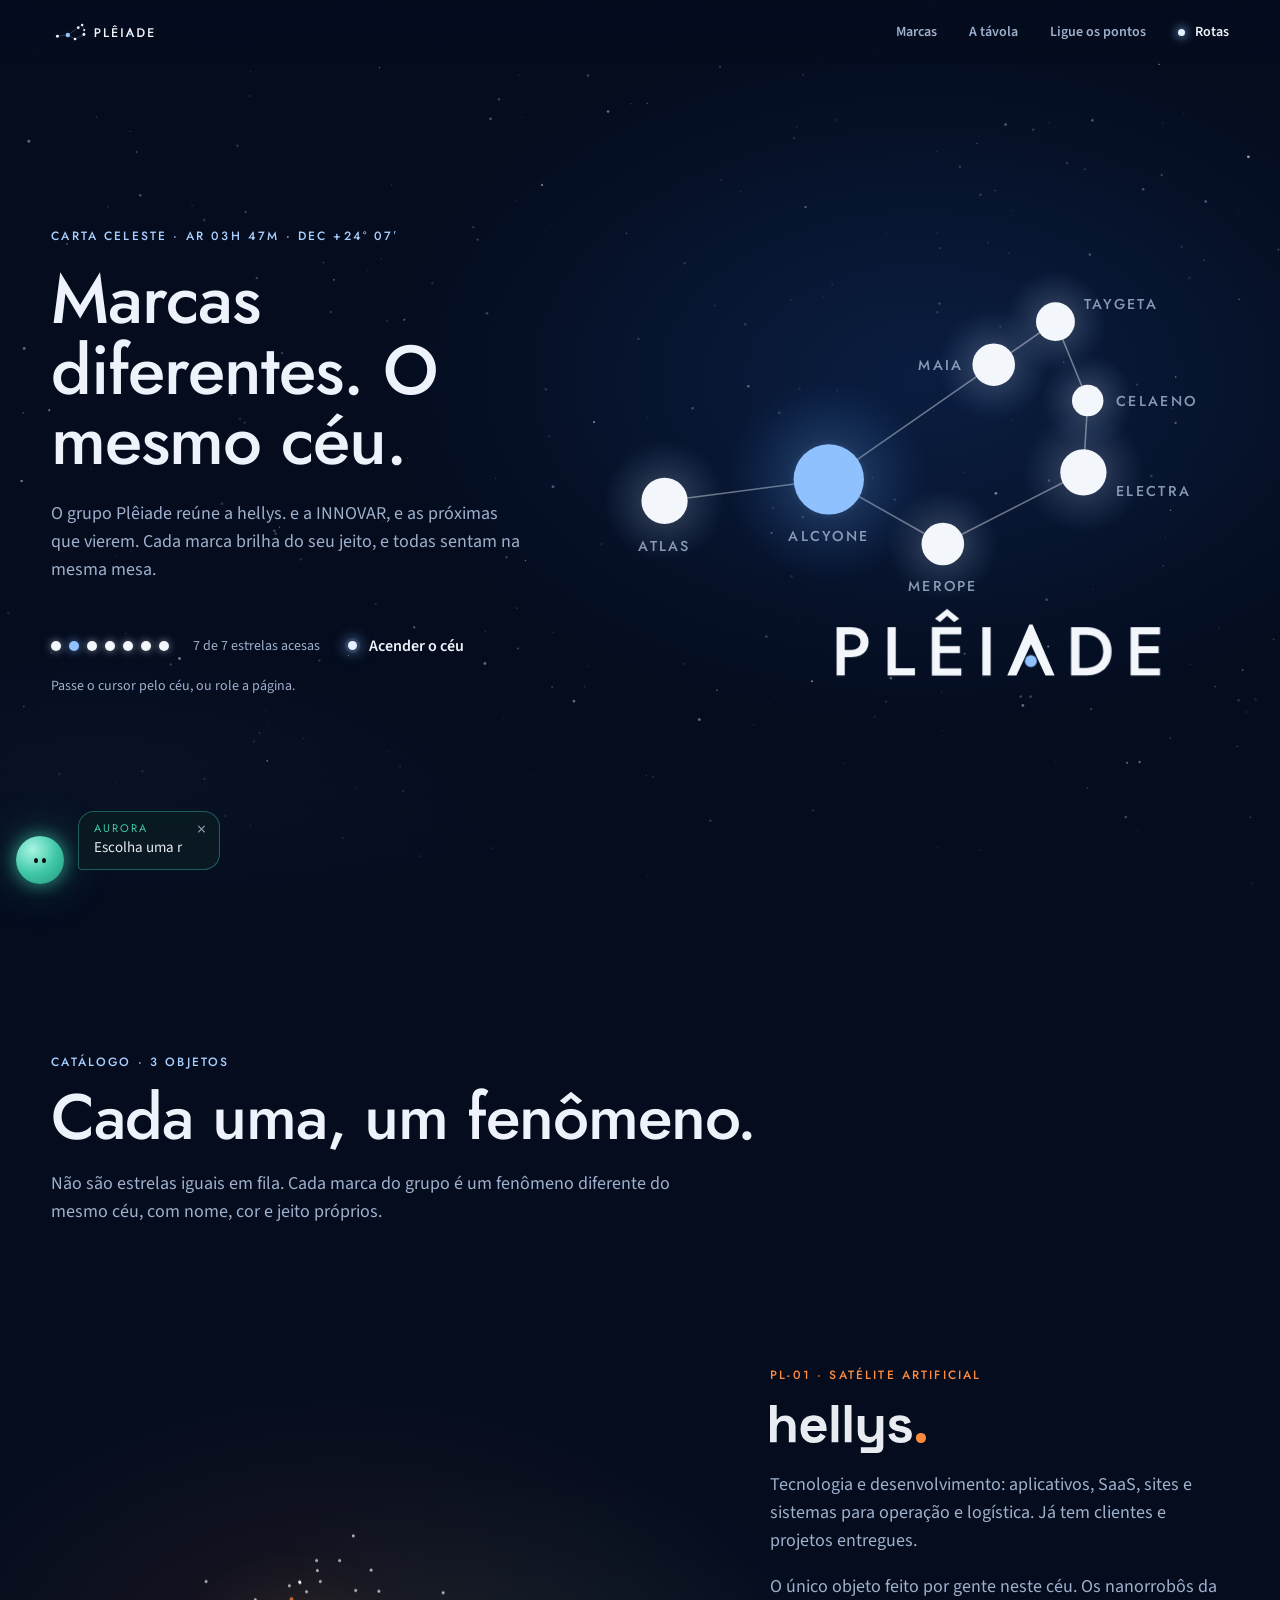
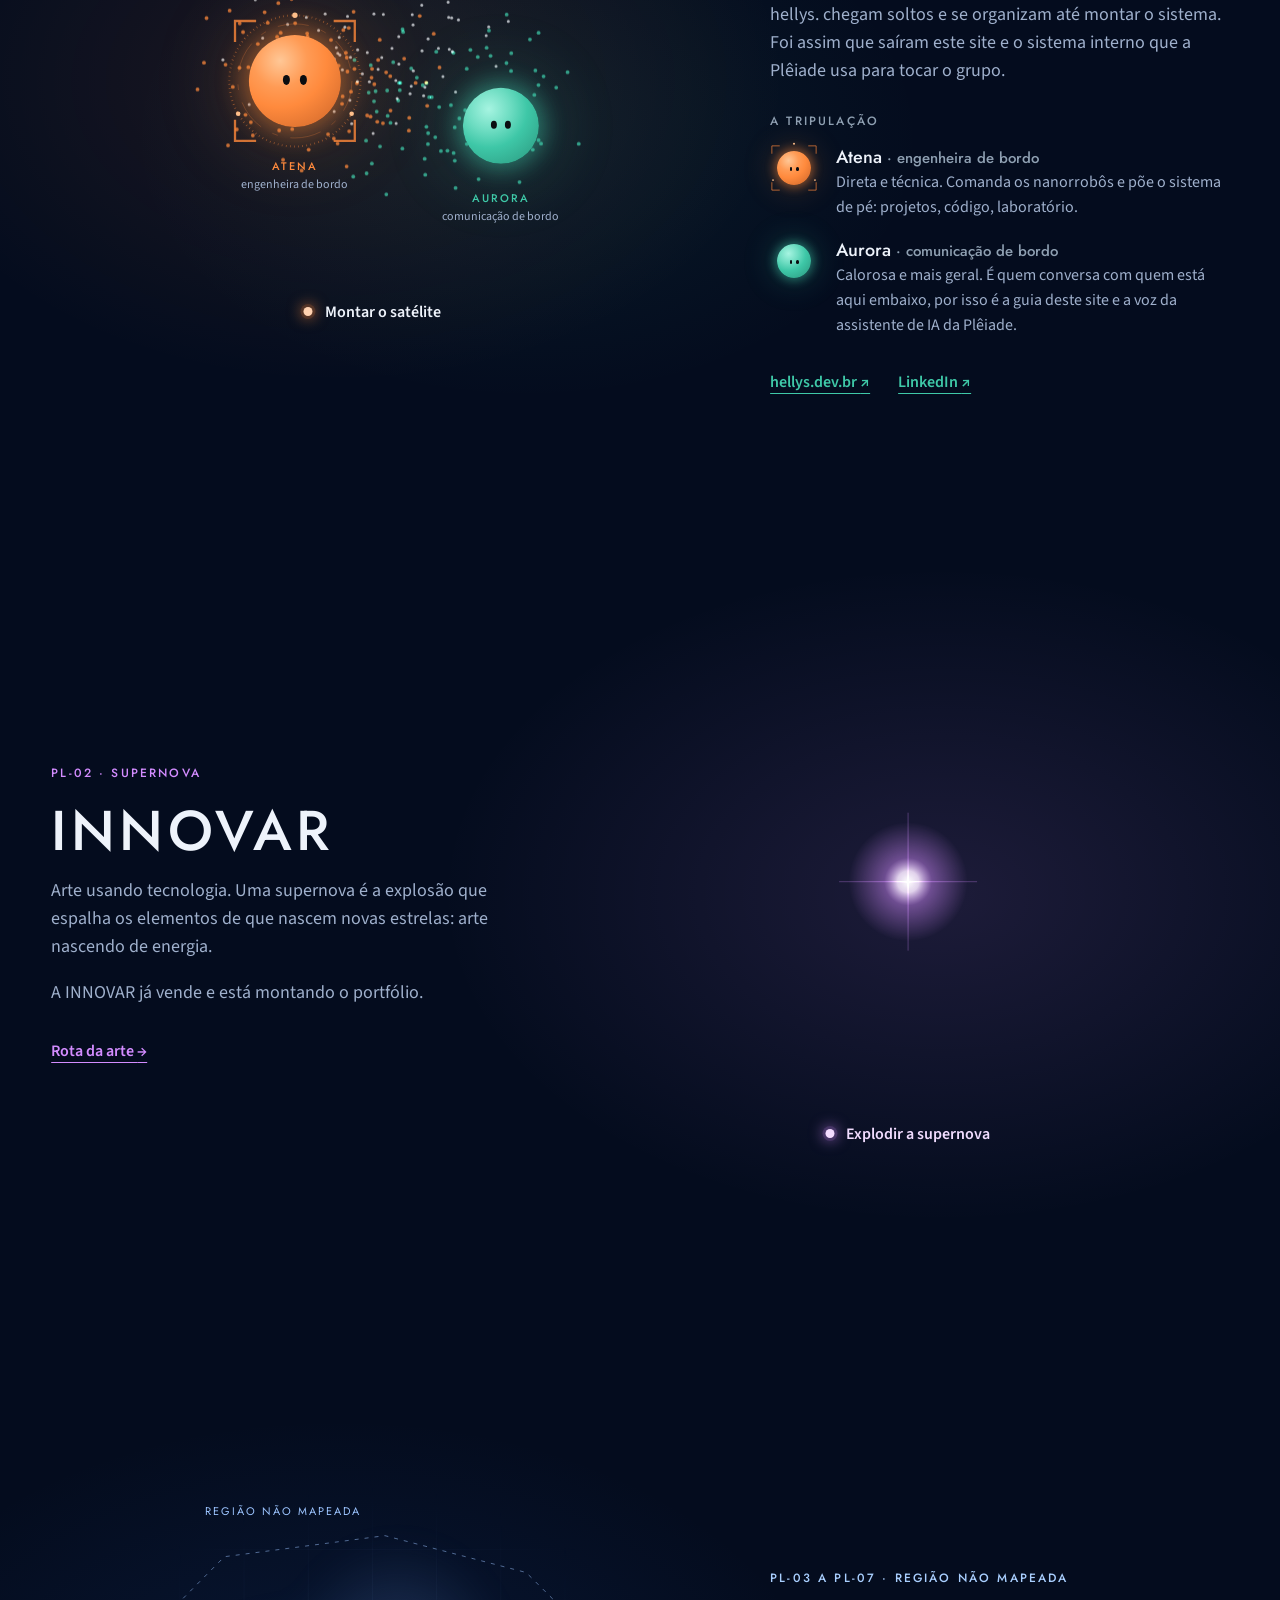
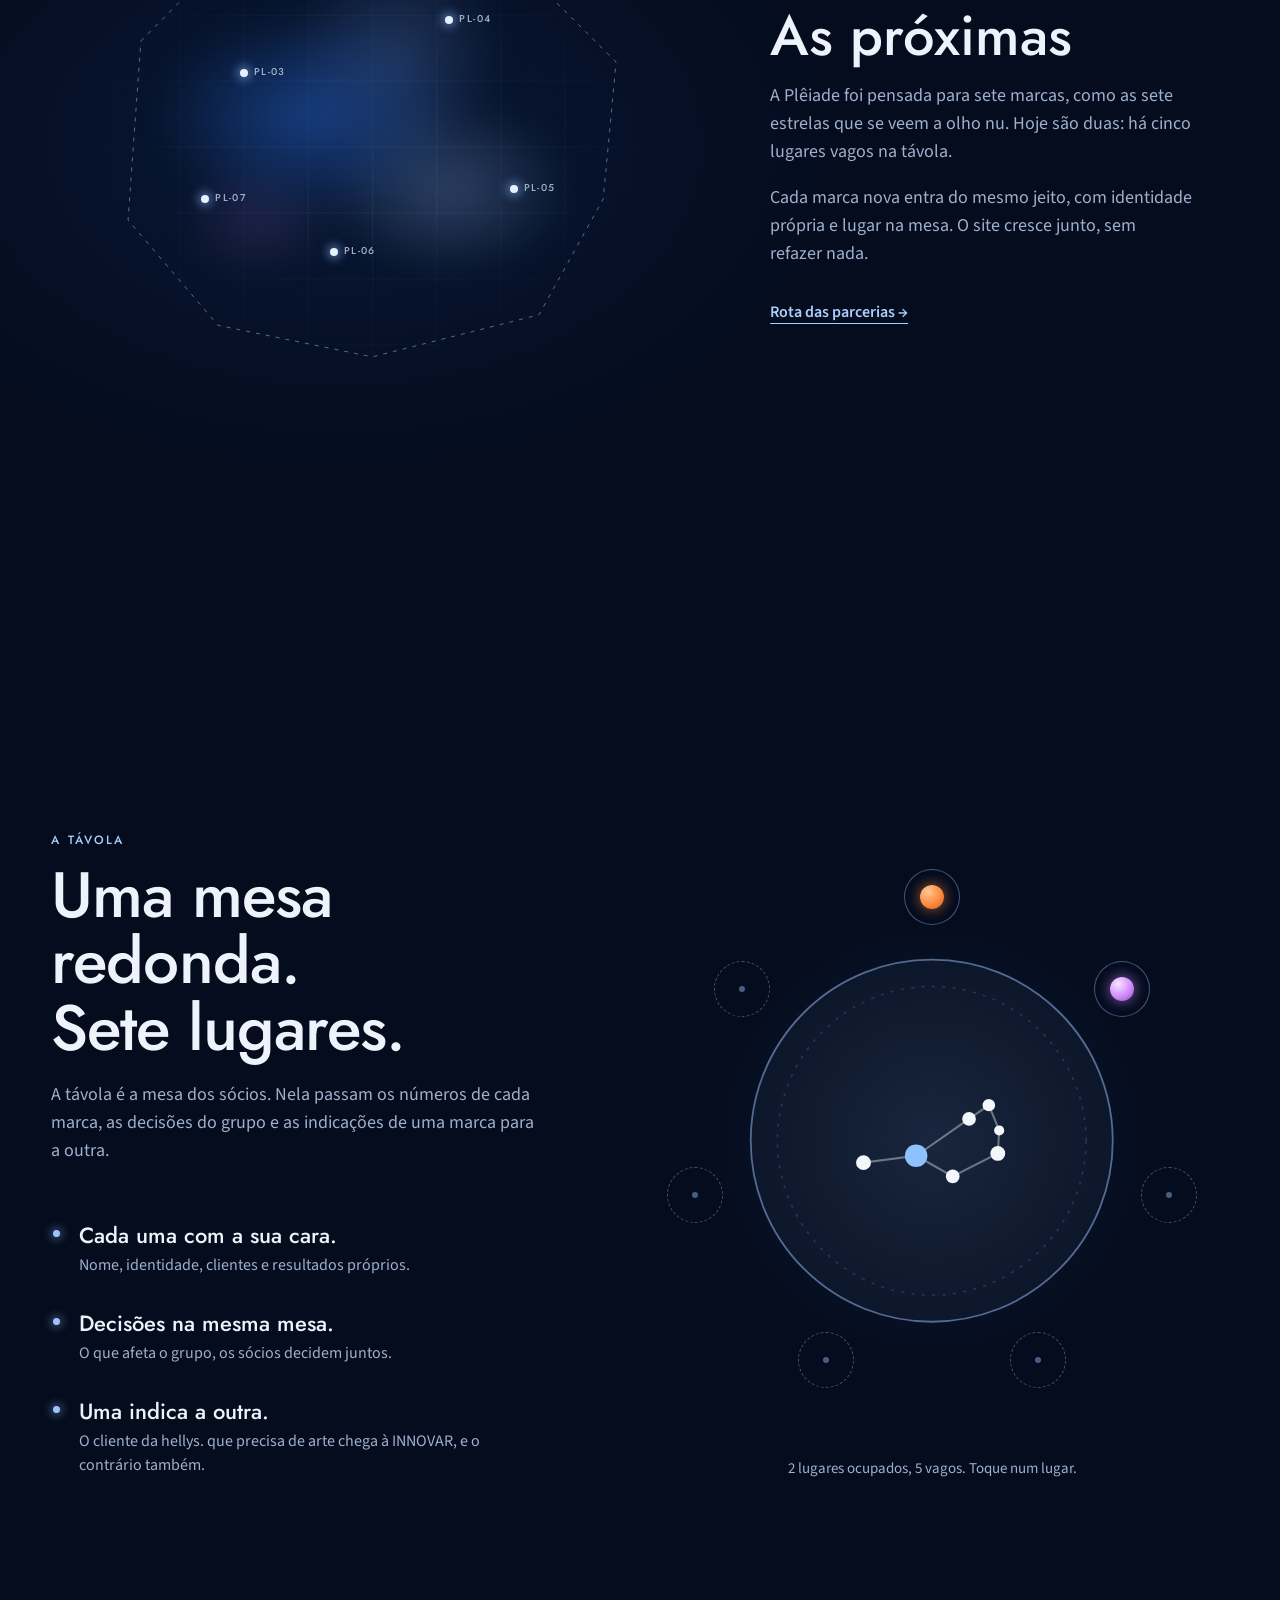
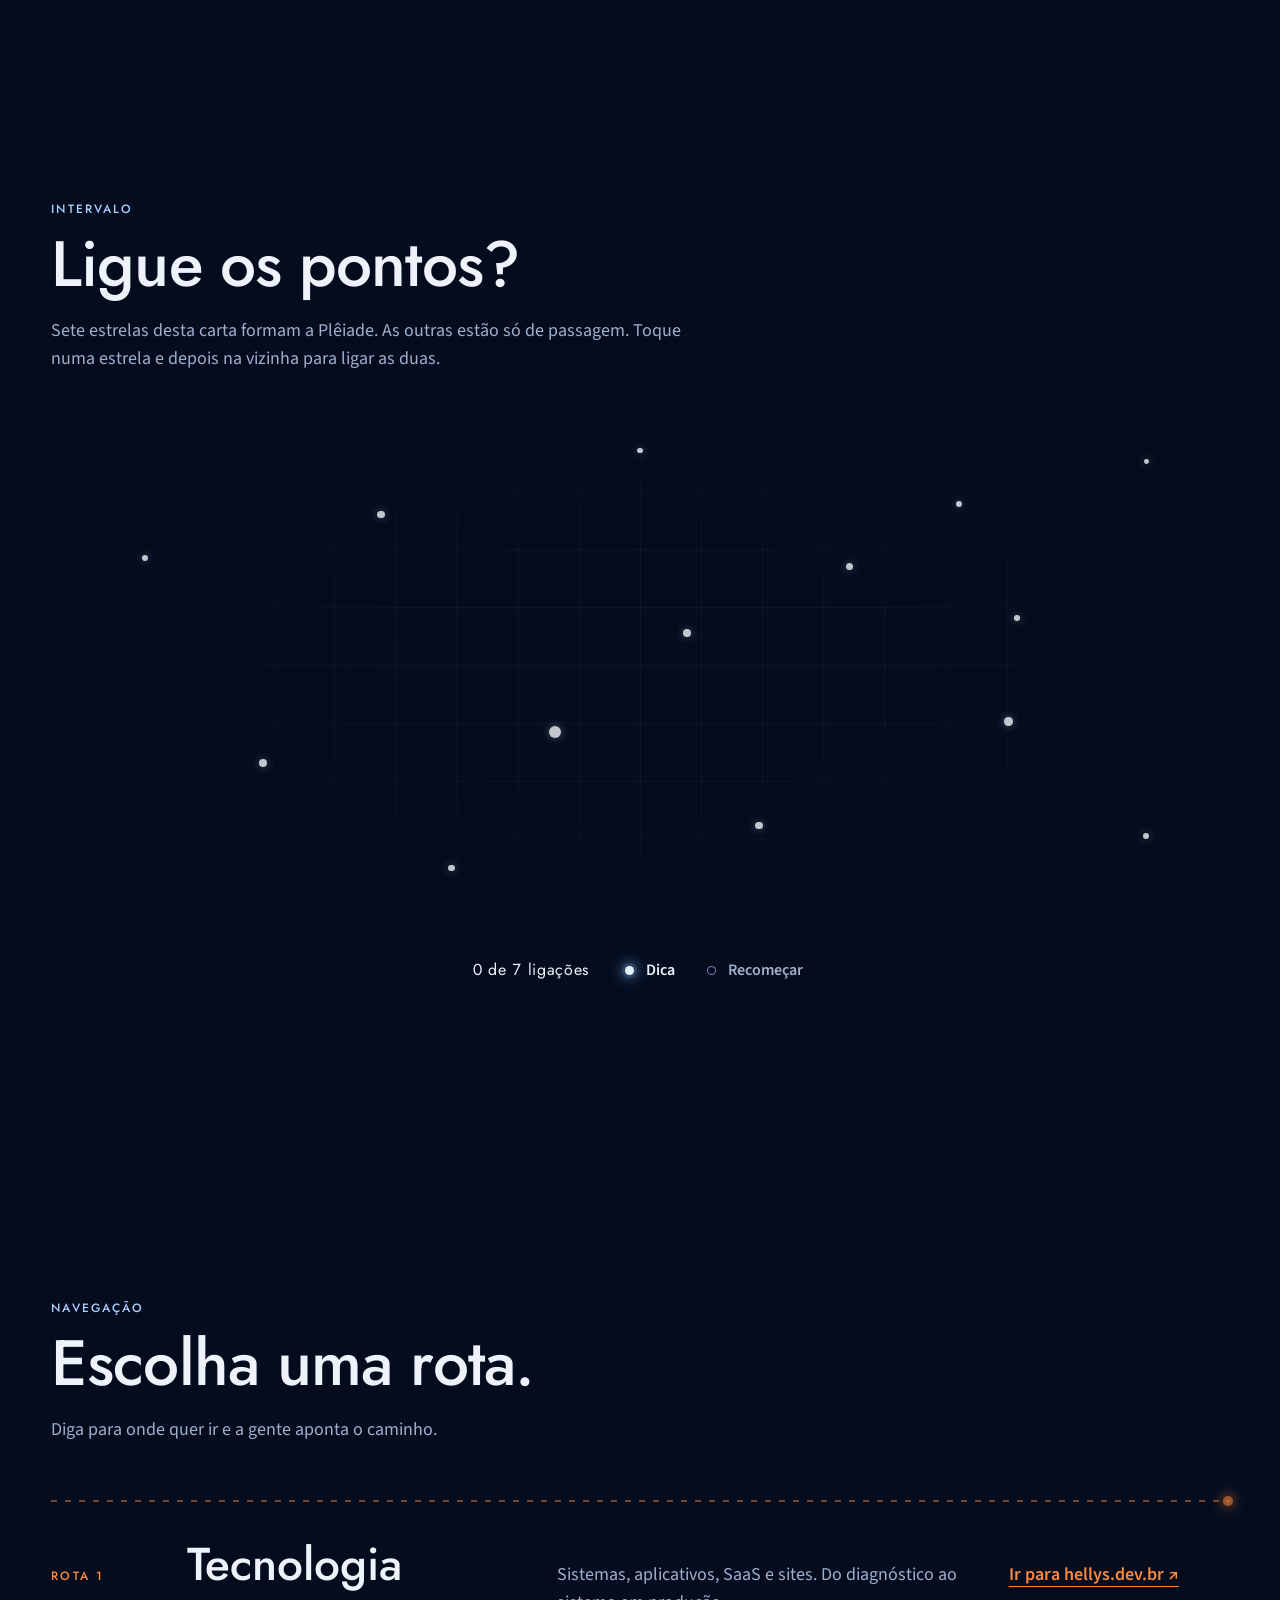
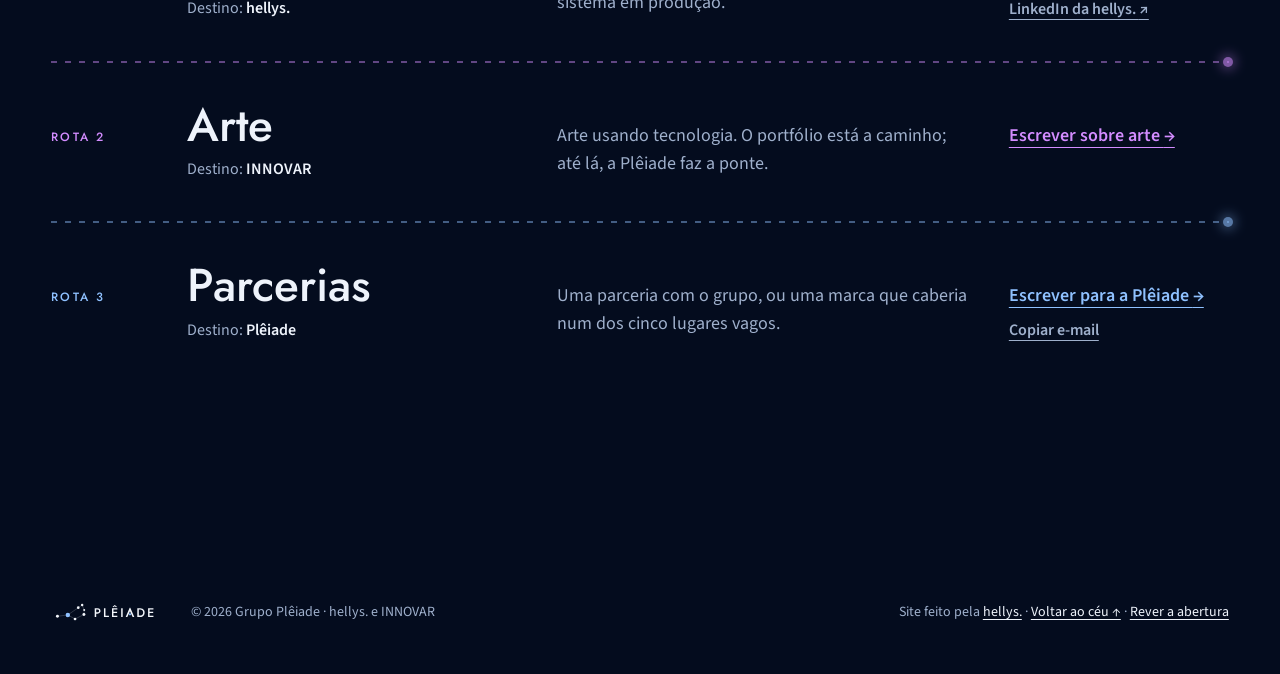
==== commit 7f390a27: "Abertura de observatório e Plêiade como grupo de marcas A abertura abre a cúpula com a assinatura gr" ====
--- a/public/index.html
+++ b/public/index.html
@@ -3,8 +3,8 @@
 <head>
 <meta charset="utf-8">
 <meta name="viewport" content="width=device-width, initial-scale=1, viewport-fit=cover">
-<title>Plêiade · holding da hellys. e da INNOVAR</title>
-<meta name="description" content="A Plêiade é a holding da hellys., de tecnologia, e da INNOVAR, de arte com tecnologia. Empresas diferentes, o mesmo céu.">
+<title>Plêiade · marcas diferentes, o mesmo céu</title>
+<meta name="description" content="O grupo Plêiade reúne a hellys., de tecnologia, e a INNOVAR, de arte com tecnologia. Marcas diferentes, o mesmo céu.">
 <meta name="theme-color" content="#040c1e">
 <meta name="color-scheme" content="dark">
 <link rel="icon" href="marca/pleiade-favicon.svg" type="image/svg+xml">
@@ -13,9 +13,9 @@
 <meta property="og:locale" content="pt_BR">
 <meta property="og:site_name" content="Plêiade">
 <meta property="og:url" content="https://hellys-cpu.github.io/pleiade/">
-<meta property="og:title" content="Plêiade · empresas diferentes, o mesmo céu">
-<meta property="og:description" content="A holding da hellys., de tecnologia, e da INNOVAR, de arte com tecnologia. Acenda o céu e conheça o grupo.">
-<meta property="og:image" content="https://hellys-cpu.github.io/pleiade/og.jpg">
+<meta property="og:title" content="Plêiade · marcas diferentes, o mesmo céu">
+<meta property="og:description" content="O grupo da hellys., de tecnologia, e da INNOVAR, de arte com tecnologia. Acenda o céu e conheça as marcas.">
+<meta property="og:image" content="https://hellys-cpu.github.io/pleiade/og.jpg?v=2">
 <meta property="og:image:width" content="1200">
 <meta property="og:image:height" content="630">
 <meta property="og:image:alt" content="As sete estrelas da Plêiade ligadas por fios, sobre o céu noturno.">
@@ -25,11 +25,51 @@
 <link rel="preconnect" href="https://fonts.gstatic.com" crossorigin>
 <link rel="stylesheet" href="https://fonts.googleapis.com/css2?family=Jost:wght@400;500&family=Source+Sans+3:wght@400;600&display=swap">
 <link rel="stylesheet" href="estilo.css">
-<script>document.documentElement.classList.add("js");</script>
+<script>
+  document.documentElement.classList.add("js");
+  // A abertura roda uma vez por visita, só no topo da página e para quem não pediu menos movimento
+  try {
+    if (!matchMedia("(prefers-reduced-motion: reduce)").matches && !sessionStorage.getItem("pleiade:intro") && !location.hash) {
+      document.documentElement.classList.add("com-intro");
+    }
+  } catch (e) {}
+</script>
 <script src="site.js" defer></script>
 </head>
 <body>
 <a class="pular" href="#conteudo">Pular para o conteúdo</a>
+
+<!-- Abertura: o observatório abre a cúpula e aponta a luneta para M45, as Plêiades -->
+<div class="intro" data-intro>
+  <canvas class="intro-ceu" aria-hidden="true"></canvas>
+
+  <div class="intro-mira" aria-hidden="true">
+    <svg viewBox="0 0 100 100">
+      <circle class="mira-aro" cx="50" cy="50" r="46"/>
+      <circle class="mira-escala" cx="50" cy="50" r="39"/>
+      <path class="mira-cruz" d="M50 0v15M50 85v15M0 50h15M85 50h15"/>
+      <circle class="mira-centro" cx="50" cy="50" r="1.4"/>
+    </svg>
+  </div>
+
+  <div class="intro-hud" aria-hidden="true">
+    <p class="intro-hud-titulo">Observatório Plêiade</p>
+    <dl>
+      <div><dt>Alvo</dt><dd data-hud-alvo>—</dd></div>
+      <div><dt>AR</dt><dd data-hud-ar>00h 00m 00s</dd></div>
+      <div><dt>Dec</dt><dd data-hud-dec>+00° 00′ 00″</dd></div>
+      <div><dt>Status</dt><dd class="intro-status" data-hud-status>Abrindo a cúpula</dd></div>
+    </dl>
+  </div>
+
+  <div class="intro-cupula" aria-hidden="true">
+    <div class="intro-porta intro-porta--esq"><img class="intro-marca" src="marca/pleiade-horizontal-negativo.svg" alt=""></div>
+    <div class="intro-porta intro-porta--dir"><img class="intro-marca" src="marca/pleiade-horizontal-negativo.svg" alt=""></div>
+    <p class="intro-legenda">Abrindo a cúpula</p>
+  </div>
+
+  <button class="btn-estrela intro-pular" type="button" data-pular-intro>Pular introdução</button>
+</div>
 
 <header class="topo" data-logo="oculto">
   <div class="topo-dentro">
@@ -37,7 +77,7 @@
       <img src="marca/pleiade-horizontal-negativo.svg" alt="" width="108" height="28">
     </a>
     <nav class="topo-nav" aria-label="Seções">
-      <a href="#empresas">Empresas</a>
+      <a href="#marcas">Marcas</a>
       <a href="#tavola">A távola</a>
       <a href="#jogo">Ligue os pontos</a>
       <a href="#rotas" class="topo-rotas">Rotas</a>
@@ -54,8 +94,8 @@
     <div class="dentro ceu-dentro">
       <div class="ceu-texto">
         <p class="coord">Carta celeste · AR 03h 47m · Dec +24° 07′</p>
-        <h1 id="ceu-titulo">Empresas diferentes. O mesmo céu.</h1>
-        <p class="ceu-lead">A Plêiade é a holding da hellys. e da INNOVAR, e das próximas que vierem. Cada empresa brilha do seu jeito, e todas sentam na mesma mesa.</p>
+        <h1 id="ceu-titulo">Marcas diferentes. O mesmo céu.</h1>
+        <p class="ceu-lead">O grupo Plêiade reúne a hellys. e a INNOVAR, e as próximas que vierem. Cada marca brilha do seu jeito, e todas sentam na mesma mesa.</p>
 
         <div class="painel-ceu">
           <ol class="contagem" aria-hidden="true">
@@ -147,13 +187,13 @@
     </div>
   </section>
 
-  <!-- ============ Empresas ============ -->
-  <section class="secao" id="empresas" aria-labelledby="empresas-titulo">
+  <!-- ============ Marcas ============ -->
+  <section class="secao" id="marcas" aria-labelledby="marcas-titulo">
     <div class="dentro">
       <header class="cabeca revelar">
         <p class="coord">Catálogo · 3 objetos</p>
-        <h2 id="empresas-titulo">Cada uma, um fenômeno.</h2>
-        <p class="cabeca-texto">Não são estrelas iguais em fila. Cada empresa do grupo é um fenômeno diferente do mesmo céu, com nome, cor e jeito próprios.</p>
+        <h2 id="marcas-titulo">Cada uma, um fenômeno.</h2>
+        <p class="cabeca-texto">Não são estrelas iguais em fila. Cada marca do grupo é um fenômeno diferente do mesmo céu, com nome, cor e jeito próprios.</p>
       </header>
 
       <!-- hellys. -->
@@ -239,8 +279,8 @@
         <div class="fenomeno-texto">
           <p class="catalogo">PL-03 a PL-07 · Região não mapeada</p>
           <h3 id="proximas-titulo" class="fenomeno-titulo">As próximas</h3>
-          <p class="fenomeno-lead">A Plêiade foi pensada para sete empresas, como as sete estrelas que se veem a olho nu. Hoje são duas: há cinco lugares vagos na távola.</p>
-          <p>Cada empresa nova entra do mesmo jeito, com marca própria e lugar na mesa. O site cresce junto, sem refazer nada.</p>
+          <p class="fenomeno-lead">A Plêiade foi pensada para sete marcas, como as sete estrelas que se veem a olho nu. Hoje são duas: há cinco lugares vagos na távola.</p>
+          <p>Cada marca nova entra do mesmo jeito, com identidade própria e lugar na mesa. O site cresce junto, sem refazer nada.</p>
           <ul class="fenomeno-links">
             <li><a href="#rotas">Rota das parcerias <span aria-hidden="true">→</span></a></li>
           </ul>
@@ -255,10 +295,10 @@
       <div class="tavola-texto revelar">
         <p class="coord">A távola</p>
         <h2 id="tavola-titulo">Uma mesa redonda. Sete lugares.</h2>
-        <p class="cabeca-texto">A távola é a mesa dos sócios. Nela passam os números de cada empresa, as decisões do grupo e as indicações de uma empresa para a outra.</p>
+        <p class="cabeca-texto">A távola é a mesa dos sócios. Nela passam os números de cada marca, as decisões do grupo e as indicações de uma marca para a outra.</p>
 
         <ol class="principios">
-          <li><h3>Cada uma com a sua marca.</h3><p>Nome, clientes, equipe e resultados próprios.</p></li>
+          <li><h3>Cada uma com a sua cara.</h3><p>Nome, identidade, clientes e resultados próprios.</p></li>
           <li><h3>Decisões na mesma mesa.</h3><p>O que afeta o grupo, os sócios decidem juntos.</p></li>
           <li><h3>Uma indica a outra.</h3><p>O cliente da hellys. que precisa de arte chega à INNOVAR, e o contrário também.</p></li>
         </ol>
@@ -363,7 +403,7 @@
             <h3>Parcerias</h3>
             <p class="rota-destino">Destino: <strong>Plêiade</strong></p>
           </div>
-          <p class="rota-desc">Uma parceria com o grupo, ou uma empresa que caberia num dos cinco lugares vagos.</p>
+          <p class="rota-desc">Uma parceria com o grupo, ou uma marca que caberia num dos cinco lugares vagos.</p>
           <div class="rota-acoes">
             <a class="rota-ir" href="mailto:guilherme.hellys1@gmail.com?subject=Parceria%20com%20a%20Pl%C3%AAiade">Escrever para a Plêiade <span aria-hidden="true">→</span></a>
             <button class="rota-link rota-copiar" type="button" data-copiar="guilherme.hellys1@gmail.com">Copiar e-mail</button>
@@ -378,8 +418,8 @@
 <footer class="rodape">
   <div class="dentro rodape-dentro">
     <img src="marca/pleiade-horizontal-negativo.svg" alt="Plêiade" width="108" height="28">
-    <p>© 2026 Plêiade · holding da hellys. e da INNOVAR</p>
-    <p>Site feito pela <a href="https://hellys.dev.br" target="_blank" rel="noopener">hellys.<span class="vh"> (abre em nova aba)</span></a> · <a href="#inicio">Voltar ao céu ↑</a></p>
+    <p>© 2026 Grupo Plêiade · hellys. e INNOVAR</p>
+    <p>Site feito pela <a href="https://hellys.dev.br" target="_blank" rel="noopener">hellys.<span class="vh"> (abre em nova aba)</span></a> · <a href="#inicio">Voltar ao céu ↑</a> · <button class="rodape-botao" type="button" data-rever-intro>Rever a abertura</button></p>
   </div>
 </footer>
 
--- a/public/estilo.css
+++ b/public/estilo.css
@@ -1780,6 +1780,297 @@
   color: var(--h-nevoa);
 }
 
+/* ---------- Abertura: a cúpula do observatório ---------- */
+
+.intro {
+  display: none;
+}
+
+.com-intro .intro {
+  position: fixed;
+  inset: 0;
+  z-index: 100;
+  display: block;
+  overflow: hidden;
+  background:
+    radial-gradient(ellipse 60% 55% at 60% 40%, rgba(37, 99, 201, 0.16), transparent 70%),
+    #02060f;
+  transition: opacity 0.8s ease;
+  /* Rede de segurança: se o script falhar, a abertura some sozinha */
+  animation: intro-seguranca 0s linear 10s forwards;
+}
+
+@keyframes intro-seguranca {
+  to { opacity: 0; visibility: hidden; pointer-events: none; }
+}
+
+.intro.intro--fim {
+  opacity: 0;
+  pointer-events: none;
+}
+
+.intro.intro--rapida {
+  transition-duration: 0.35s;
+}
+
+.intro-ceu {
+  position: absolute;
+  inset: 0;
+  width: 100%;
+  height: 100%;
+}
+
+/* As duas portas da cúpula, com a assinatura gravada atravessando a fenda */
+.intro-cupula {
+  position: absolute;
+  inset: 0;
+}
+
+.intro-porta {
+  position: absolute;
+  top: 0;
+  bottom: 0;
+  width: 50%;
+  overflow: hidden;
+  transition: transform 1.25s cubic-bezier(0.7, 0, 0.2, 1);
+}
+
+.intro-porta::before {
+  /* As costelas da cúpula */
+  content: "";
+  position: absolute;
+  inset: 0;
+  background: repeating-linear-gradient(90deg, rgba(156, 196, 255, 0.04) 0 1px, transparent 1px 72px);
+}
+
+.intro-porta--esq {
+  left: 0;
+  background: linear-gradient(90deg, #01040a, #061230);
+  box-shadow: inset -1px 0 0 rgba(156, 196, 255, 0.28);
+}
+
+.intro-porta--dir {
+  right: 0;
+  background: linear-gradient(270deg, #01040a, #061230);
+  box-shadow: inset 1px 0 0 rgba(156, 196, 255, 0.28);
+}
+
+.intro-marca {
+  position: absolute;
+  top: 50%;
+  width: min(640px, 80vw);
+  max-width: none;
+  height: auto;
+  translate: -50% -50%;
+  opacity: 0;
+  animation: intro-surgir 1.1s ease 0.25s forwards;
+}
+
+.intro-porta--esq .intro-marca {
+  left: 100%;
+}
+
+.intro-porta--dir .intro-marca {
+  left: 0;
+}
+
+@keyframes intro-surgir {
+  from { opacity: 0; filter: blur(8px); }
+  to { opacity: 1; filter: blur(0); }
+}
+
+/* A fenda de luz que acende antes de a cúpula abrir */
+.intro-cupula::after {
+  content: "";
+  position: absolute;
+  left: 50%;
+  top: 0;
+  bottom: 0;
+  width: 2px;
+  translate: -50% 0;
+  background: linear-gradient(transparent, rgba(220, 235, 255, 0.95) 30%, rgba(220, 235, 255, 0.95) 70%, transparent);
+  box-shadow: 0 0 28px 8px rgba(143, 193, 255, 0.35);
+  opacity: 0;
+  transition: opacity 0.35s ease;
+}
+
+.intro--fenda .intro-cupula::after {
+  opacity: 1;
+}
+
+.intro--aberta .intro-cupula::after {
+  opacity: 0;
+}
+
+.intro--aberta .intro-porta--esq {
+  transform: translateX(-101%);
+}
+
+.intro--aberta .intro-porta--dir {
+  transform: translateX(101%);
+}
+
+.intro-legenda {
+  position: absolute;
+  left: 50%;
+  bottom: 16%;
+  translate: -50% 0;
+  font-family: var(--font-display);
+  font-size: 12px;
+  line-height: 16px;
+  font-weight: 500;
+  letter-spacing: 0.3em;
+  text-transform: uppercase;
+  color: var(--ink-muted);
+  white-space: nowrap;
+  transition: opacity 0.3s ease;
+}
+
+.intro-legenda::after {
+  content: "";
+  display: block;
+  height: 1px;
+  margin-top: 12px;
+  background: var(--estelar);
+  box-shadow: 0 0 8px rgba(143, 193, 255, 0.7);
+  transform-origin: left;
+  animation: intro-carregar 1.5s ease-in-out forwards;
+}
+
+@keyframes intro-carregar {
+  from { transform: scaleX(0); }
+  to { transform: scaleX(1); }
+}
+
+.intro--fenda .intro-legenda {
+  opacity: 0;
+}
+
+/* Telemetria da luneta */
+.intro-hud {
+  position: absolute;
+  left: clamp(20px, 4vw, 56px);
+  top: clamp(20px, 4vh, 44px);
+  opacity: 0;
+  transition: opacity 0.6s ease;
+}
+
+.intro--hud .intro-hud {
+  opacity: 1;
+}
+
+.intro-hud-titulo {
+  font-family: var(--font-display);
+  font-size: 12px;
+  line-height: 16px;
+  font-weight: 500;
+  letter-spacing: 0.24em;
+  text-transform: uppercase;
+  color: var(--accent-text);
+}
+
+.intro-hud dl {
+  display: grid;
+  gap: 6px;
+  margin: 14px 0 0;
+}
+
+.intro-hud dl div {
+  display: grid;
+  grid-template-columns: 64px auto;
+  gap: 12px;
+  align-items: baseline;
+}
+
+.intro-hud dt {
+  font-family: var(--font-display);
+  font-size: 11px;
+  line-height: 16px;
+  letter-spacing: 0.18em;
+  text-transform: uppercase;
+  color: var(--line-strong);
+}
+
+.intro-hud dd {
+  margin: 0;
+  font-size: 15px;
+  line-height: 20px;
+  font-variant-numeric: tabular-nums;
+  color: var(--ink);
+}
+
+.intro-hud .intro-status {
+  color: var(--estelar);
+}
+
+/* A mira no centro; trava em Alcyone no fim */
+.intro-mira {
+  position: absolute;
+  left: 50%;
+  top: 50%;
+  width: clamp(120px, 18vw, 200px);
+  aspect-ratio: 1;
+  margin: calc(clamp(120px, 18vw, 200px) / -2) 0 0 calc(clamp(120px, 18vw, 200px) / -2);
+  opacity: 0;
+  transition: opacity 0.5s ease, transform 0.9s cubic-bezier(0.2, 0.8, 0.2, 1);
+}
+
+.intro--hud .intro-mira {
+  opacity: 1;
+}
+
+.intro-mira svg {
+  width: 100%;
+  height: 100%;
+  overflow: visible;
+}
+
+.intro-mira circle,
+.intro-mira path {
+  fill: none;
+  stroke: rgba(156, 196, 255, 0.45);
+  stroke-width: 0.8;
+  transform-box: view-box;
+  transform-origin: 50% 50%;
+  transition: stroke 0.4s ease;
+}
+
+.intro-mira .mira-escala {
+  stroke-dasharray: 0.6 3.5;
+  stroke-width: 2.4;
+  animation: girar 12s linear infinite;
+}
+
+.intro-mira .mira-centro {
+  fill: rgba(156, 196, 255, 0.7);
+  stroke: none;
+}
+
+.intro-mira.travada circle,
+.intro-mira.travada path {
+  stroke: var(--estelar);
+}
+
+.intro-pular {
+  position: absolute;
+  right: clamp(16px, 3vw, 40px);
+  bottom: clamp(16px, 3vh, 32px);
+  font-size: 14px;
+  color: var(--ink-muted);
+}
+
+.rodape-botao {
+  padding: 0;
+  border: 0;
+  background: none;
+  color: var(--ink);
+  font: inherit;
+  text-decoration: underline;
+  text-decoration-thickness: 1px;
+  text-underline-offset: 3px;
+  cursor: pointer;
+}
+
 /* ---------- Telas menores ---------- */
 
 @media (max-width: 1080px) {
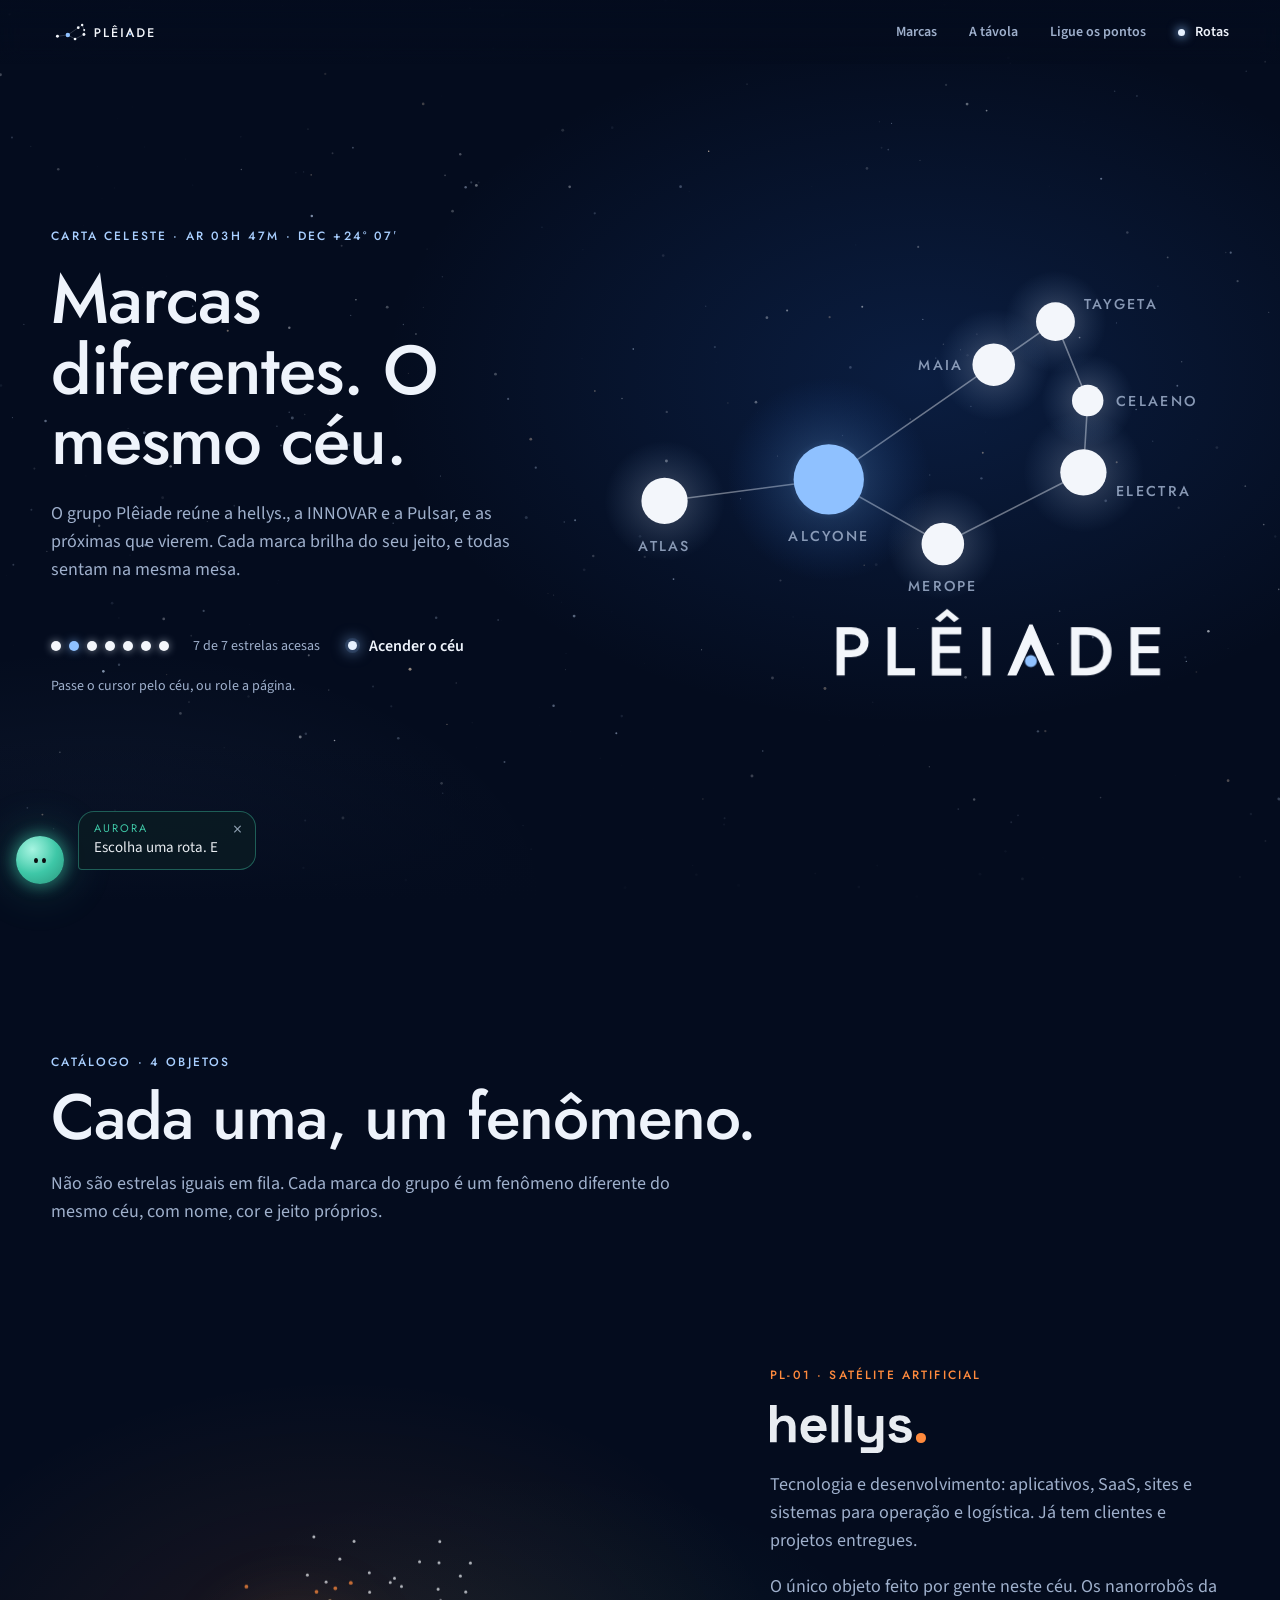
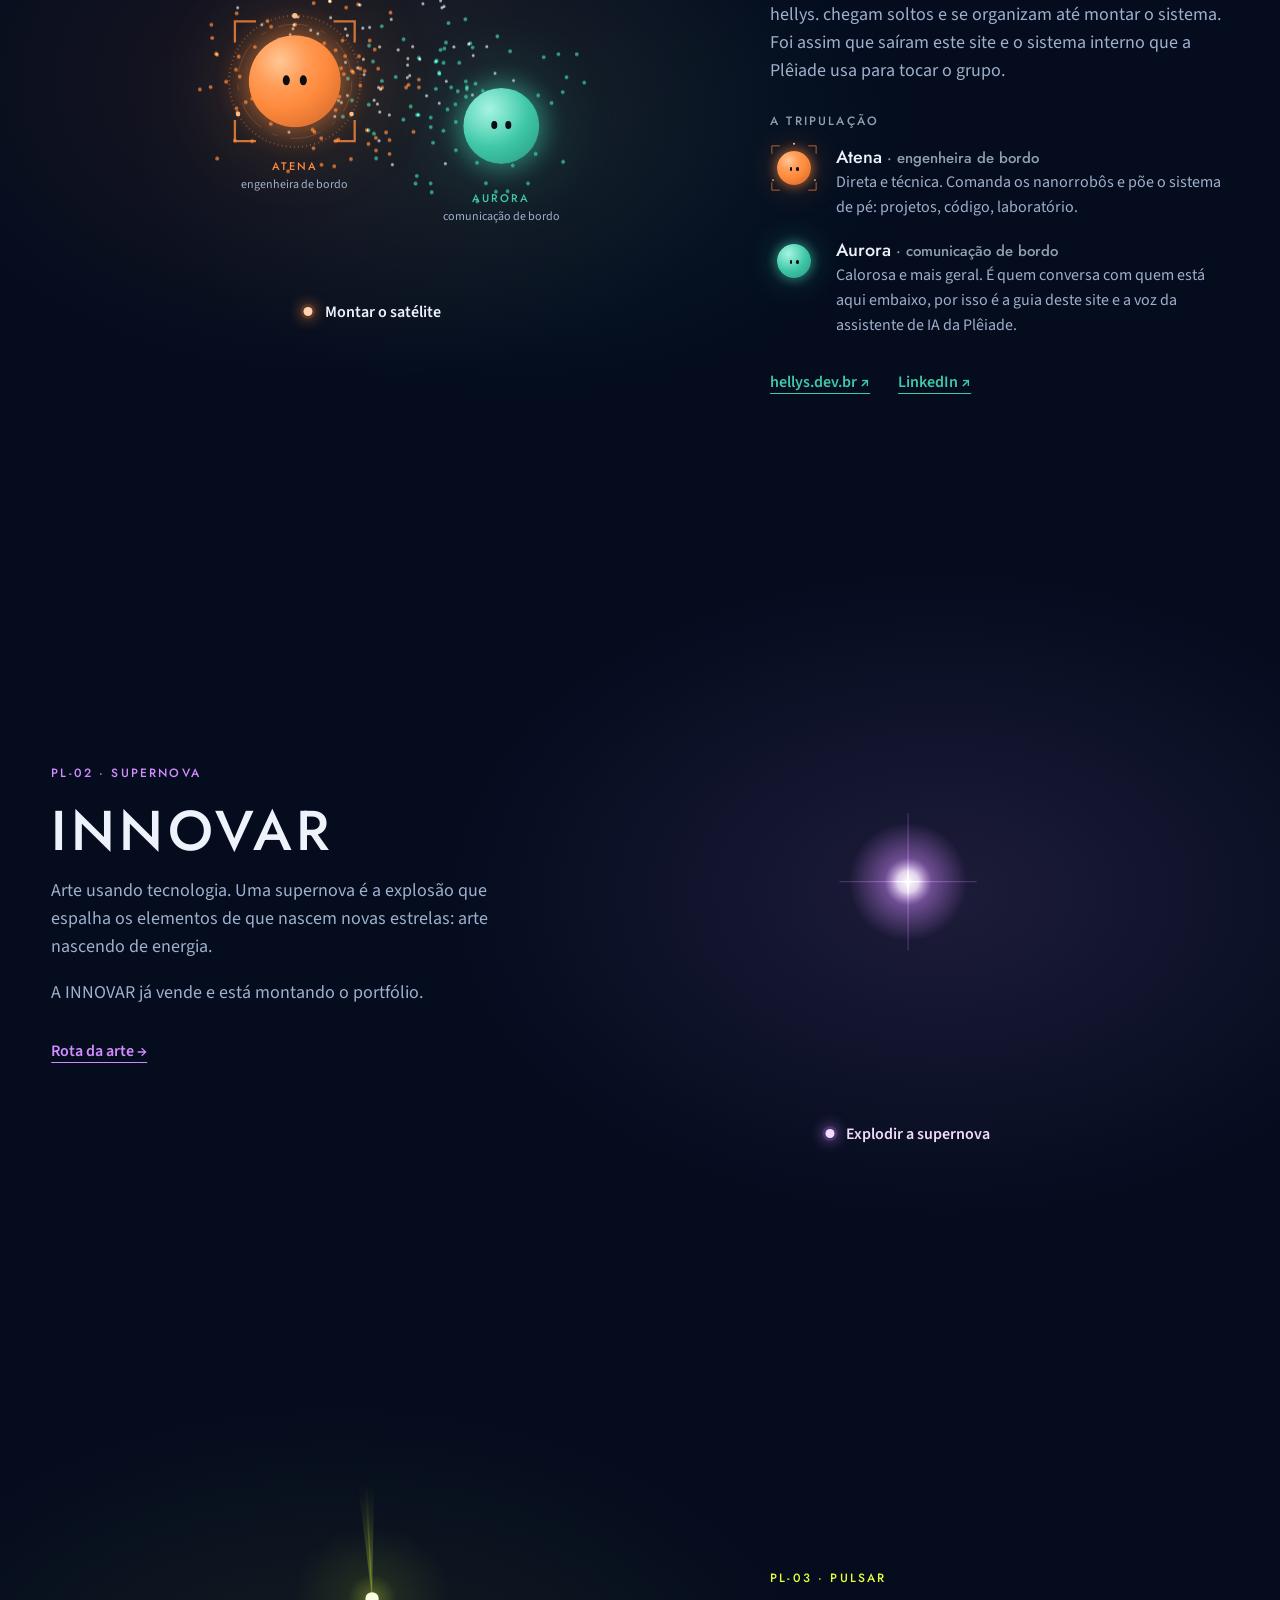
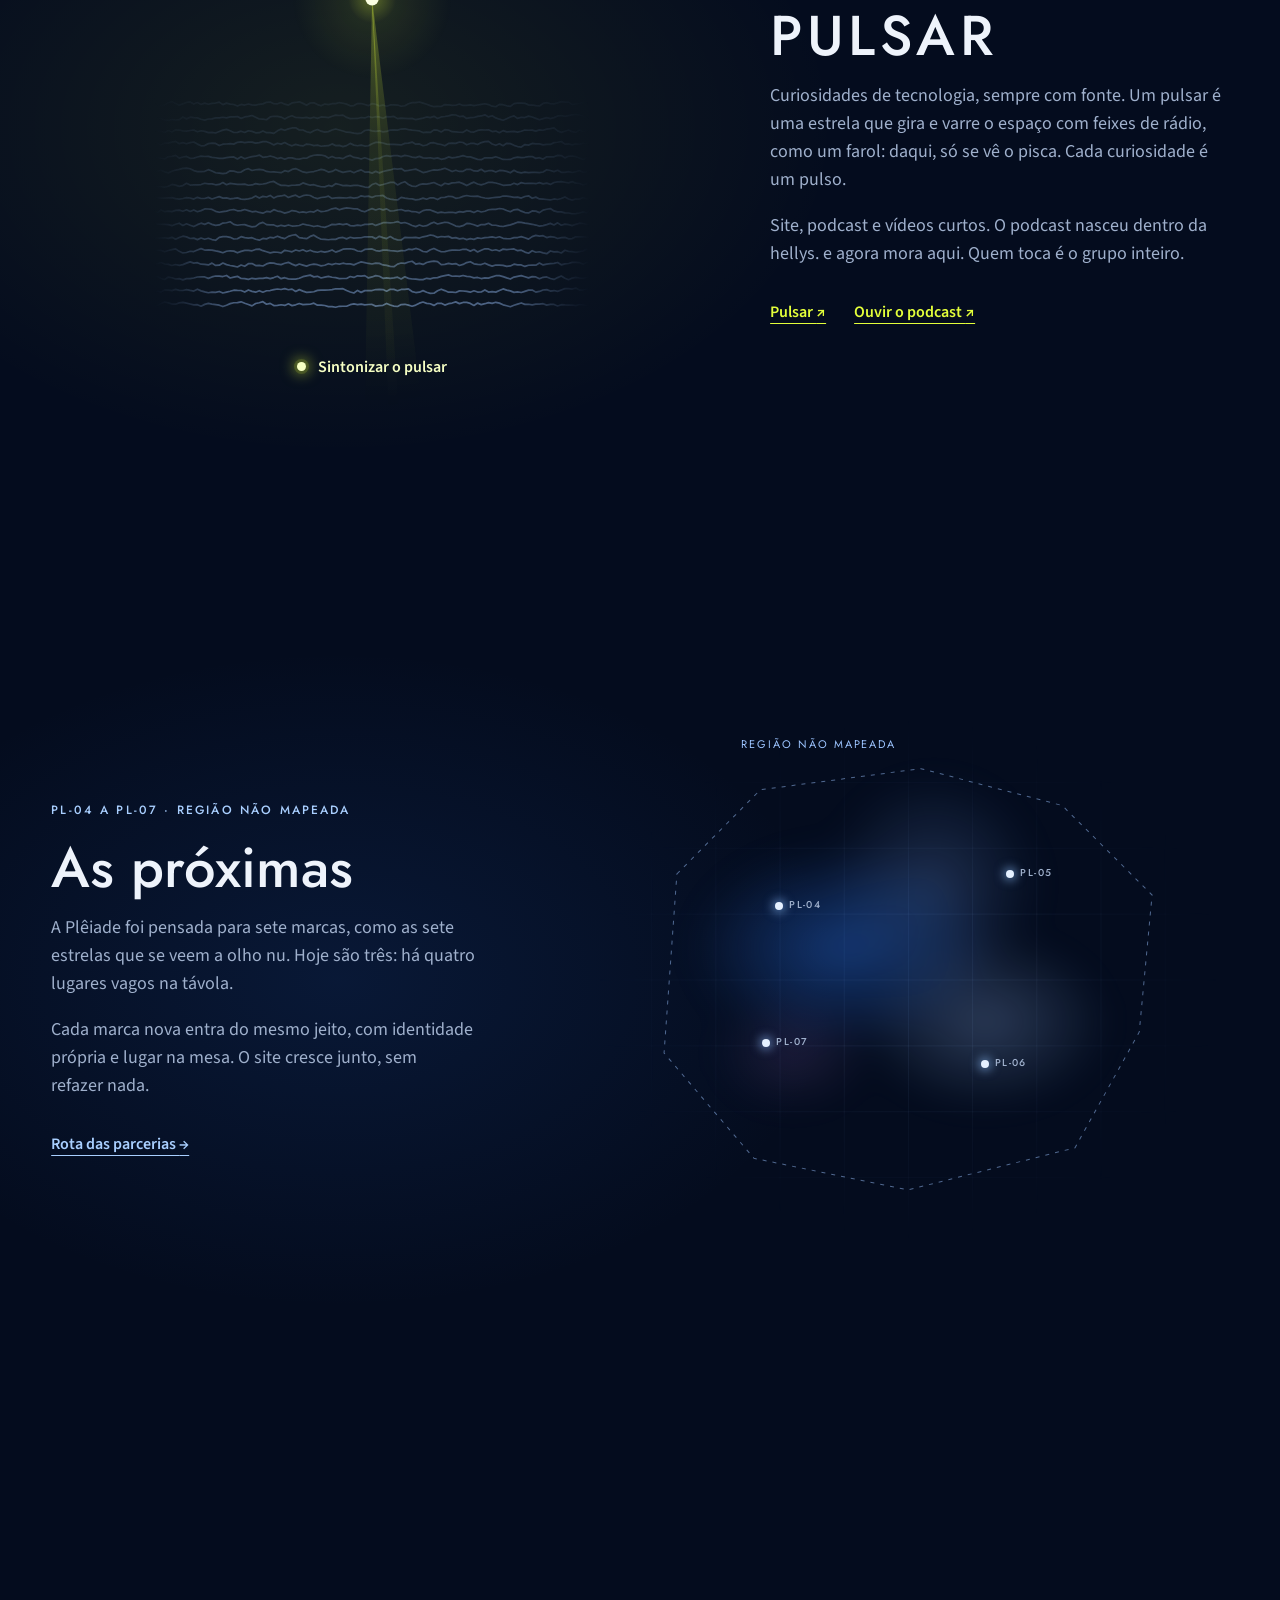
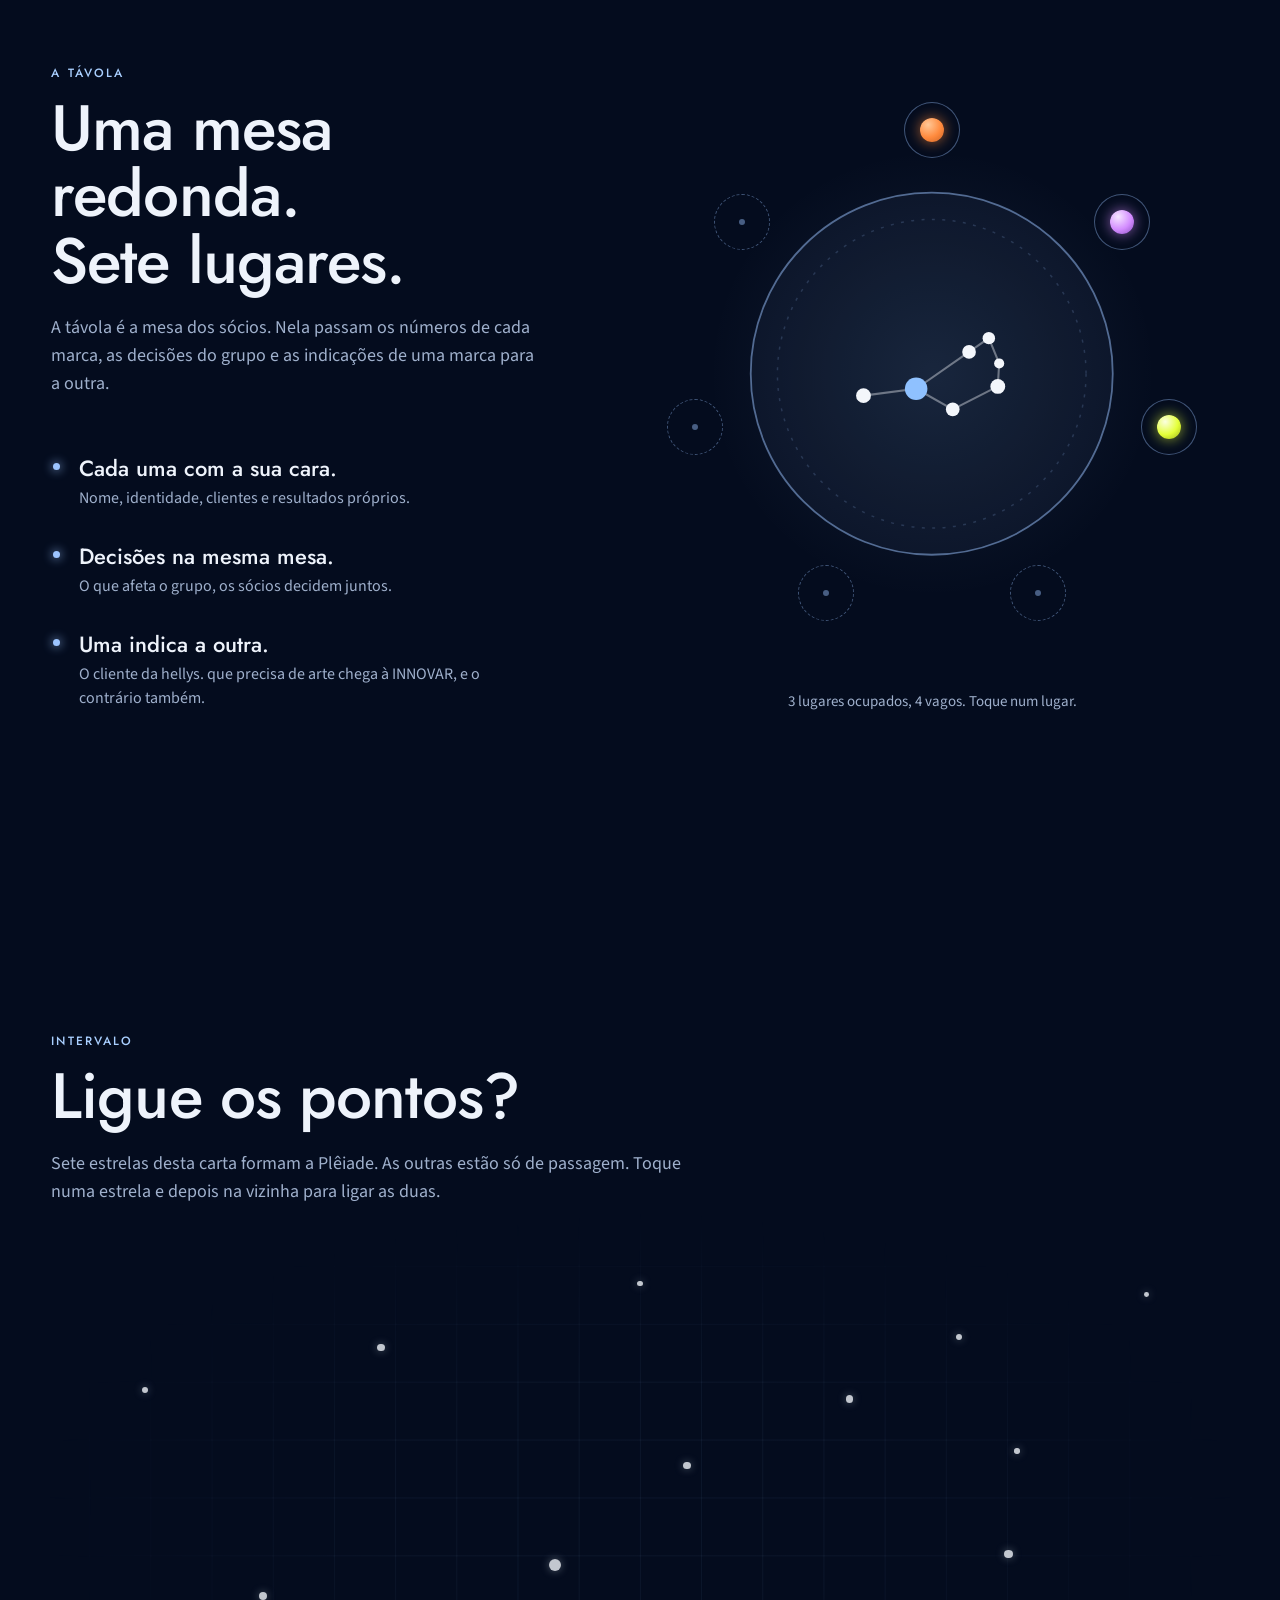
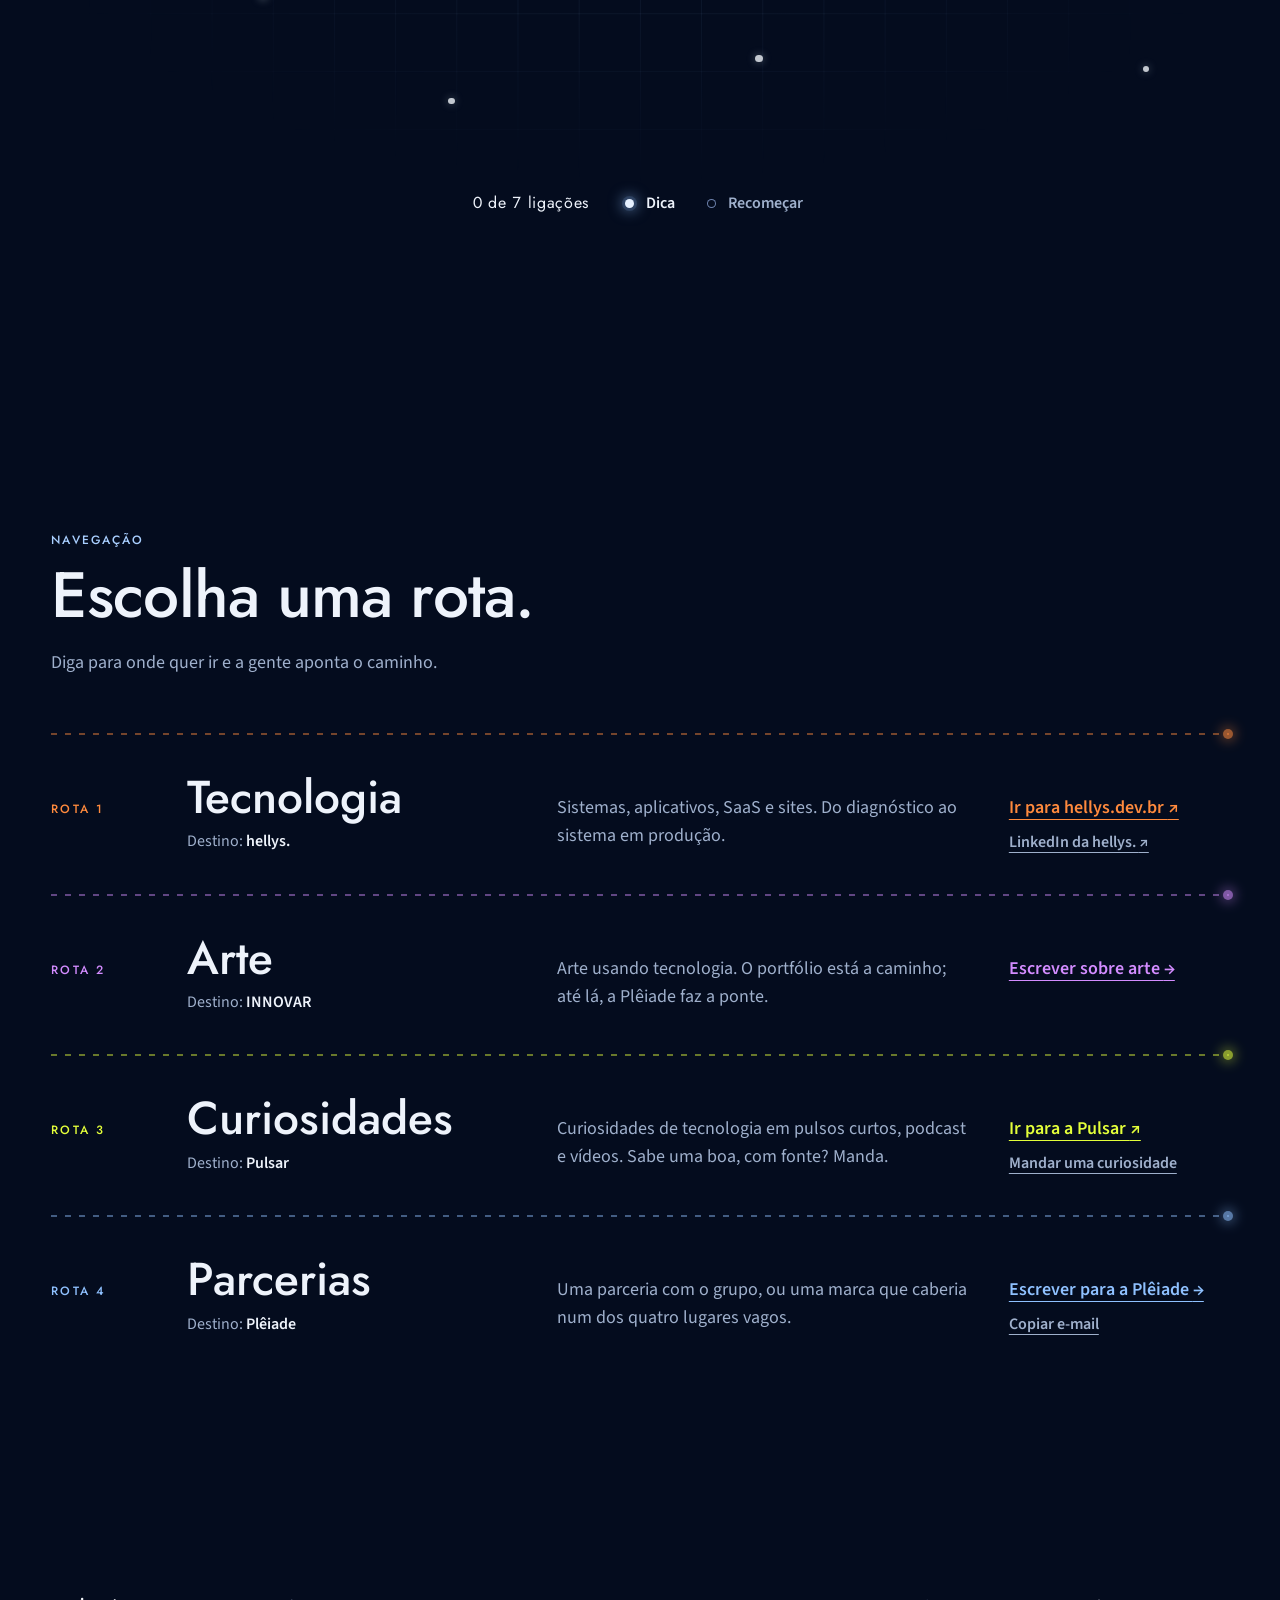
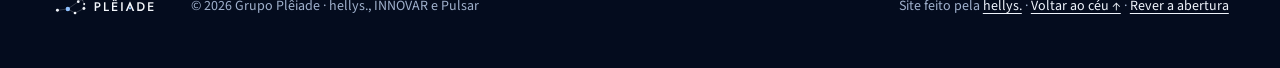
==== commit 98f6f102: "Pulsar entra no grupo: PL-03, lugar 3 da távola e rota de curiosidades Co-Authored-By: Claude Opus 5" ====
--- a/public/index.html
+++ b/public/index.html
@@ -4,7 +4,7 @@
 <meta charset="utf-8">
 <meta name="viewport" content="width=device-width, initial-scale=1, viewport-fit=cover">
 <title>Plêiade · marcas diferentes, o mesmo céu</title>
-<meta name="description" content="O grupo Plêiade reúne a hellys., de tecnologia, e a INNOVAR, de arte com tecnologia. Marcas diferentes, o mesmo céu.">
+<meta name="description" content="O grupo Plêiade reúne a hellys., de tecnologia, a INNOVAR, de arte com tecnologia, e a Pulsar, de curiosidades de tecnologia. Marcas diferentes, o mesmo céu.">
 <meta name="theme-color" content="#040c1e">
 <meta name="color-scheme" content="dark">
 <link rel="icon" href="marca/pleiade-favicon.svg" type="image/svg+xml">
@@ -14,8 +14,8 @@
 <meta property="og:site_name" content="Plêiade">
 <meta property="og:url" content="https://hellys-cpu.github.io/pleiade/">
 <meta property="og:title" content="Plêiade · marcas diferentes, o mesmo céu">
-<meta property="og:description" content="O grupo da hellys., de tecnologia, e da INNOVAR, de arte com tecnologia. Acenda o céu e conheça as marcas.">
-<meta property="og:image" content="https://hellys-cpu.github.io/pleiade/og.jpg?v=2">
+<meta property="og:description" content="O grupo da hellys., de tecnologia, da INNOVAR, de arte com tecnologia, e da Pulsar, de curiosidades. Acenda o céu e conheça as marcas.">
+<meta property="og:image" content="https://hellys-cpu.github.io/pleiade/og.jpg?v=3">
 <meta property="og:image:width" content="1200">
 <meta property="og:image:height" content="630">
 <meta property="og:image:alt" content="As sete estrelas da Plêiade ligadas por fios, sobre o céu noturno.">
@@ -95,7 +95,7 @@
       <div class="ceu-texto">
         <p class="coord">Carta celeste · AR 03h 47m · Dec +24° 07′</p>
         <h1 id="ceu-titulo">Marcas diferentes. O mesmo céu.</h1>
-        <p class="ceu-lead">O grupo Plêiade reúne a hellys. e a INNOVAR, e as próximas que vierem. Cada marca brilha do seu jeito, e todas sentam na mesma mesa.</p>
+        <p class="ceu-lead">O grupo Plêiade reúne a hellys., a INNOVAR e a Pulsar, e as próximas que vierem. Cada marca brilha do seu jeito, e todas sentam na mesma mesa.</p>
 
         <div class="painel-ceu">
           <ol class="contagem" aria-hidden="true">
@@ -191,7 +191,7 @@
   <section class="secao" id="marcas" aria-labelledby="marcas-titulo">
     <div class="dentro">
       <header class="cabeca revelar">
-        <p class="coord">Catálogo · 3 objetos</p>
+        <p class="coord">Catálogo · 4 objetos</p>
         <h2 id="marcas-titulo">Cada uma, um fenômeno.</h2>
         <p class="cabeca-texto">Não são estrelas iguais em fila. Cada marca do grupo é um fenômeno diferente do mesmo céu, com nome, cor e jeito próprios.</p>
       </header>
@@ -260,6 +260,27 @@
         </div>
       </article>
 
+      <!-- Pulsar -->
+      <article class="fenomeno fenomeno--pulsar revelar" aria-labelledby="pulsar-titulo">
+        <div class="fenomeno-visual">
+          <div class="pulsar" data-pulsar>
+            <p class="vh">Um pulsar gira e varre o céu com dois feixes de luz, como um farol. Embaixo, um registro de rádio: ao sintonizar, cada passagem do feixe vira uma linha nova com um pico no meio, e as linhas se empilham.</p>
+            <canvas class="pulsar-canvas" aria-hidden="true"></canvas>
+            <button class="btn-estrela btn-estrela--pulsar pulsar-botao" type="button" data-sintonizar>Sintonizar o pulsar</button>
+          </div>
+        </div>
+        <div class="fenomeno-texto">
+          <p class="catalogo">PL-03 · Pulsar</p>
+          <h3 id="pulsar-titulo" class="fenomeno-marca fenomeno-marca--texto">PULSAR</h3>
+          <p class="fenomeno-lead">Curiosidades de tecnologia, sempre com fonte. Um pulsar é uma estrela que gira e varre o espaço com feixes de rádio, como um farol: daqui, só se vê o pisca. Cada curiosidade é um pulso.</p>
+          <p>Site, podcast e vídeos curtos. O podcast nasceu dentro da hellys. e agora mora aqui. Quem toca é o grupo inteiro.</p>
+          <ul class="fenomeno-links">
+            <li><a href="https://hellys-cpu.github.io/pulsar/" target="_blank" rel="noopener">Pulsar <span aria-hidden="true">↗</span><span class="vh"> (abre em nova aba)</span></a></li>
+            <li><a href="https://hellys-cpu.github.io/pulsar/#podcast" target="_blank" rel="noopener">Ouvir o podcast <span aria-hidden="true">↗</span><span class="vh"> (abre em nova aba)</span></a></li>
+          </ul>
+        </div>
+      </article>
+
       <!-- As próximas -->
       <article class="fenomeno fenomeno--nebulosa revelar" aria-labelledby="proximas-titulo">
         <div class="fenomeno-visual">
@@ -269,17 +290,16 @@
               <path d="M14 30 L27 14 L52 10 L74 17 L88 34 L86 60 L76 82 L50 90 L26 84 L12 64 Z"/>
             </svg>
             <span class="nebulosa-aviso">Região não mapeada</span>
-            <span class="protoestrela" style="--x:30%;--y:36%;--d:0s"><b>PL-03</b></span>
-            <span class="protoestrela" style="--x:62%;--y:26%;--d:.8s"><b>PL-04</b></span>
-            <span class="protoestrela" style="--x:72%;--y:58%;--d:1.6s"><b>PL-05</b></span>
-            <span class="protoestrela" style="--x:44%;--y:70%;--d:2.4s"><b>PL-06</b></span>
-            <span class="protoestrela" style="--x:24%;--y:60%;--d:3.2s"><b>PL-07</b></span>
+            <span class="protoestrela" style="--x:30%;--y:36%;--d:0s"><b>PL-04</b></span>
+            <span class="protoestrela" style="--x:66%;--y:30%;--d:1s"><b>PL-05</b></span>
+            <span class="protoestrela" style="--x:62%;--y:66%;--d:2s"><b>PL-06</b></span>
+            <span class="protoestrela" style="--x:28%;--y:62%;--d:3s"><b>PL-07</b></span>
           </div>
         </div>
         <div class="fenomeno-texto">
-          <p class="catalogo">PL-03 a PL-07 · Região não mapeada</p>
+          <p class="catalogo">PL-04 a PL-07 · Região não mapeada</p>
           <h3 id="proximas-titulo" class="fenomeno-titulo">As próximas</h3>
-          <p class="fenomeno-lead">A Plêiade foi pensada para sete marcas, como as sete estrelas que se veem a olho nu. Hoje são duas: há cinco lugares vagos na távola.</p>
+          <p class="fenomeno-lead">A Plêiade foi pensada para sete marcas, como as sete estrelas que se veem a olho nu. Hoje são três: há quatro lugares vagos na távola.</p>
           <p>Cada marca nova entra do mesmo jeito, com identidade própria e lugar na mesa. O site cresce junto, sem refazer nada.</p>
           <ul class="fenomeno-links">
             <li><a href="#rotas">Rota das parcerias <span aria-hidden="true">→</span></a></li>
@@ -322,13 +342,13 @@
           </svg>
           <button class="lugar lugar--hellys" type="button" style="--x:50%;--y:9%" data-lugar="Lugar 1 · hellys. · tecnologia e desenvolvimento" aria-label="Lugar 1: hellys."><span></span></button>
           <button class="lugar lugar--innovar" type="button" style="--x:82.05%;--y:24.44%" data-lugar="Lugar 2 · INNOVAR · arte usando tecnologia" aria-label="Lugar 2: INNOVAR"><span></span></button>
-          <button class="lugar lugar--vago" type="button" style="--x:89.97%;--y:59.12%" data-lugar="Lugar 3 · vago · a cadeira está guardada" aria-label="Lugar 3: vago"><span></span></button>
-          <button class="lugar lugar--vago" type="button" style="--x:67.79%;--y:86.94%" data-lugar="Lugar 4 · vago · ainda sem nome" aria-label="Lugar 4: vago"><span></span></button>
+          <button class="lugar lugar--pulsar" type="button" style="--x:89.97%;--y:59.12%" data-lugar="Lugar 3 · Pulsar · curiosidades de tecnologia" aria-label="Lugar 3: Pulsar"><span></span></button>
+          <button class="lugar lugar--vago" type="button" style="--x:67.79%;--y:86.94%" data-lugar="Lugar 4 · vago · a cadeira está guardada" aria-label="Lugar 4: vago"><span></span></button>
           <button class="lugar lugar--vago" type="button" style="--x:32.21%;--y:86.94%" data-lugar="Lugar 5 · vago · região não mapeada" aria-label="Lugar 5: vago"><span></span></button>
           <button class="lugar lugar--vago" type="button" style="--x:10.03%;--y:59.12%" data-lugar="Lugar 6 · vago · pode ser uma parceria" aria-label="Lugar 6: vago"><span></span></button>
           <button class="lugar lugar--vago" type="button" style="--x:17.95%;--y:24.44%" data-lugar="Lugar 7 · vago · o último a olho nu" aria-label="Lugar 7: vago"><span></span></button>
         </div>
-        <p class="mesa-legenda" aria-live="polite" data-legenda>2 lugares ocupados, 5 vagos. Toque num lugar.</p>
+        <p class="mesa-legenda" aria-live="polite" data-legenda>3 lugares ocupados, 4 vagos. Toque num lugar.</p>
       </div>
     </div>
   </section>
@@ -397,13 +417,26 @@
           </div>
         </li>
 
+        <li class="rota rota--pulsar revelar">
+          <p class="rota-num">Rota 3</p>
+          <div class="rota-nome">
+            <h3>Curiosidades</h3>
+            <p class="rota-destino">Destino: <strong>Pulsar</strong></p>
+          </div>
+          <p class="rota-desc">Curiosidades de tecnologia em pulsos curtos, podcast e vídeos. Sabe uma boa, com fonte? Manda.</p>
+          <div class="rota-acoes">
+            <a class="rota-ir" href="https://hellys-cpu.github.io/pulsar/" target="_blank" rel="noopener">Ir para a Pulsar <span aria-hidden="true">↗</span><span class="vh"> (abre em nova aba)</span></a>
+            <a class="rota-link" href="mailto:guilherme.hellys1@gmail.com?subject=Curiosidade%20para%20a%20Pulsar">Mandar uma curiosidade</a>
+          </div>
+        </li>
+
         <li class="rota rota--pleiade revelar">
-          <p class="rota-num">Rota 3</p>
+          <p class="rota-num">Rota 4</p>
           <div class="rota-nome">
             <h3>Parcerias</h3>
             <p class="rota-destino">Destino: <strong>Plêiade</strong></p>
           </div>
-          <p class="rota-desc">Uma parceria com o grupo, ou uma marca que caberia num dos cinco lugares vagos.</p>
+          <p class="rota-desc">Uma parceria com o grupo, ou uma marca que caberia num dos quatro lugares vagos.</p>
           <div class="rota-acoes">
             <a class="rota-ir" href="mailto:guilherme.hellys1@gmail.com?subject=Parceria%20com%20a%20Pl%C3%AAiade">Escrever para a Plêiade <span aria-hidden="true">→</span></a>
             <button class="rota-link rota-copiar" type="button" data-copiar="guilherme.hellys1@gmail.com">Copiar e-mail</button>
@@ -418,7 +451,7 @@
 <footer class="rodape">
   <div class="dentro rodape-dentro">
     <img src="marca/pleiade-horizontal-negativo.svg" alt="Plêiade" width="108" height="28">
-    <p>© 2026 Grupo Plêiade · hellys. e INNOVAR</p>
+    <p>© 2026 Grupo Plêiade · hellys., INNOVAR e Pulsar</p>
     <p>Site feito pela <a href="https://hellys.dev.br" target="_blank" rel="noopener">hellys.<span class="vh"> (abre em nova aba)</span></a> · <a href="#inicio">Voltar ao céu ↑</a> · <button class="rodape-botao" type="button" data-rever-intro>Rever a abertura</button></p>
   </div>
 </footer>
--- a/public/estilo.css
+++ b/public/estilo.css
@@ -29,6 +29,9 @@
 
   /* INNOVAR (provisório, até a identidade fechar) */
   --innovar: #d38cff;
+
+  /* Pulsar: o amarelo-limão do pulso */
+  --pulsar: #e4ff3a;
 
   --font-display: "Jost", "Futura", "Century Gothic", sans-serif;
   --font-text: "Source Sans 3", "Segoe UI", system-ui, sans-serif;
@@ -206,6 +209,11 @@
   --brilho: 211, 140, 255;
 }
 
+.btn-estrela--pulsar {
+  --cor-estrela: #f6ffc4;
+  --brilho: 228, 255, 58;
+}
+
 .btn-estrela--apagada {
   color: var(--ink-muted);
 }
@@ -1102,6 +1110,46 @@
   transform: translateX(-50%);
   white-space: nowrap;
   color: #f1dcff;
+}
+
+/* Pulsar: o farol que pisca a cada 1,337 s */
+.fenomeno--pulsar::before {
+  background: radial-gradient(ellipse 38% 50% at 34% 48%, rgba(228, 255, 58, 0.08), transparent 70%);
+}
+
+.fenomeno--pulsar .catalogo {
+  color: var(--pulsar);
+}
+
+.fenomeno--pulsar .fenomeno-links a {
+  color: var(--pulsar);
+}
+
+.fenomeno--pulsar :focus-visible {
+  outline-color: var(--pulsar);
+}
+
+.pulsar {
+  position: absolute;
+  inset: 0;
+  cursor: pointer;
+}
+
+.pulsar-canvas {
+  width: 100%;
+  height: 100%;
+  /* Os feixes se apagam antes da borda, como os restos da supernova */
+  -webkit-mask-image: radial-gradient(closest-side, #000 70%, transparent 100%);
+  mask-image: radial-gradient(closest-side, #000 70%, transparent 100%);
+}
+
+.pulsar-botao {
+  position: absolute;
+  left: 50%;
+  bottom: 4%;
+  transform: translateX(-50%);
+  white-space: nowrap;
+  color: #f6ffc4;
 }
 
 /* As próximas: nebulosa, região não mapeada */
@@ -1345,6 +1393,11 @@
   box-shadow: 0 0 12px 2px rgba(211, 140, 255, 0.45);
 }
 
+.lugar--pulsar span {
+  background: radial-gradient(circle at 34% 28%, #fbffe0, #e4ff3a 55%, #9bb318);
+  box-shadow: 0 0 12px 2px rgba(228, 255, 58, 0.45);
+}
+
 .lugar--vago {
   border-style: dashed;
 }
@@ -1569,6 +1622,7 @@
 
 .rota--hellys { --cor: var(--atena); }
 .rota--innovar { --cor: var(--innovar); }
+.rota--pulsar { --cor: var(--pulsar); }
 .rota--pleiade { --cor: var(--estelar); }
 
 .rota .rota-num {
